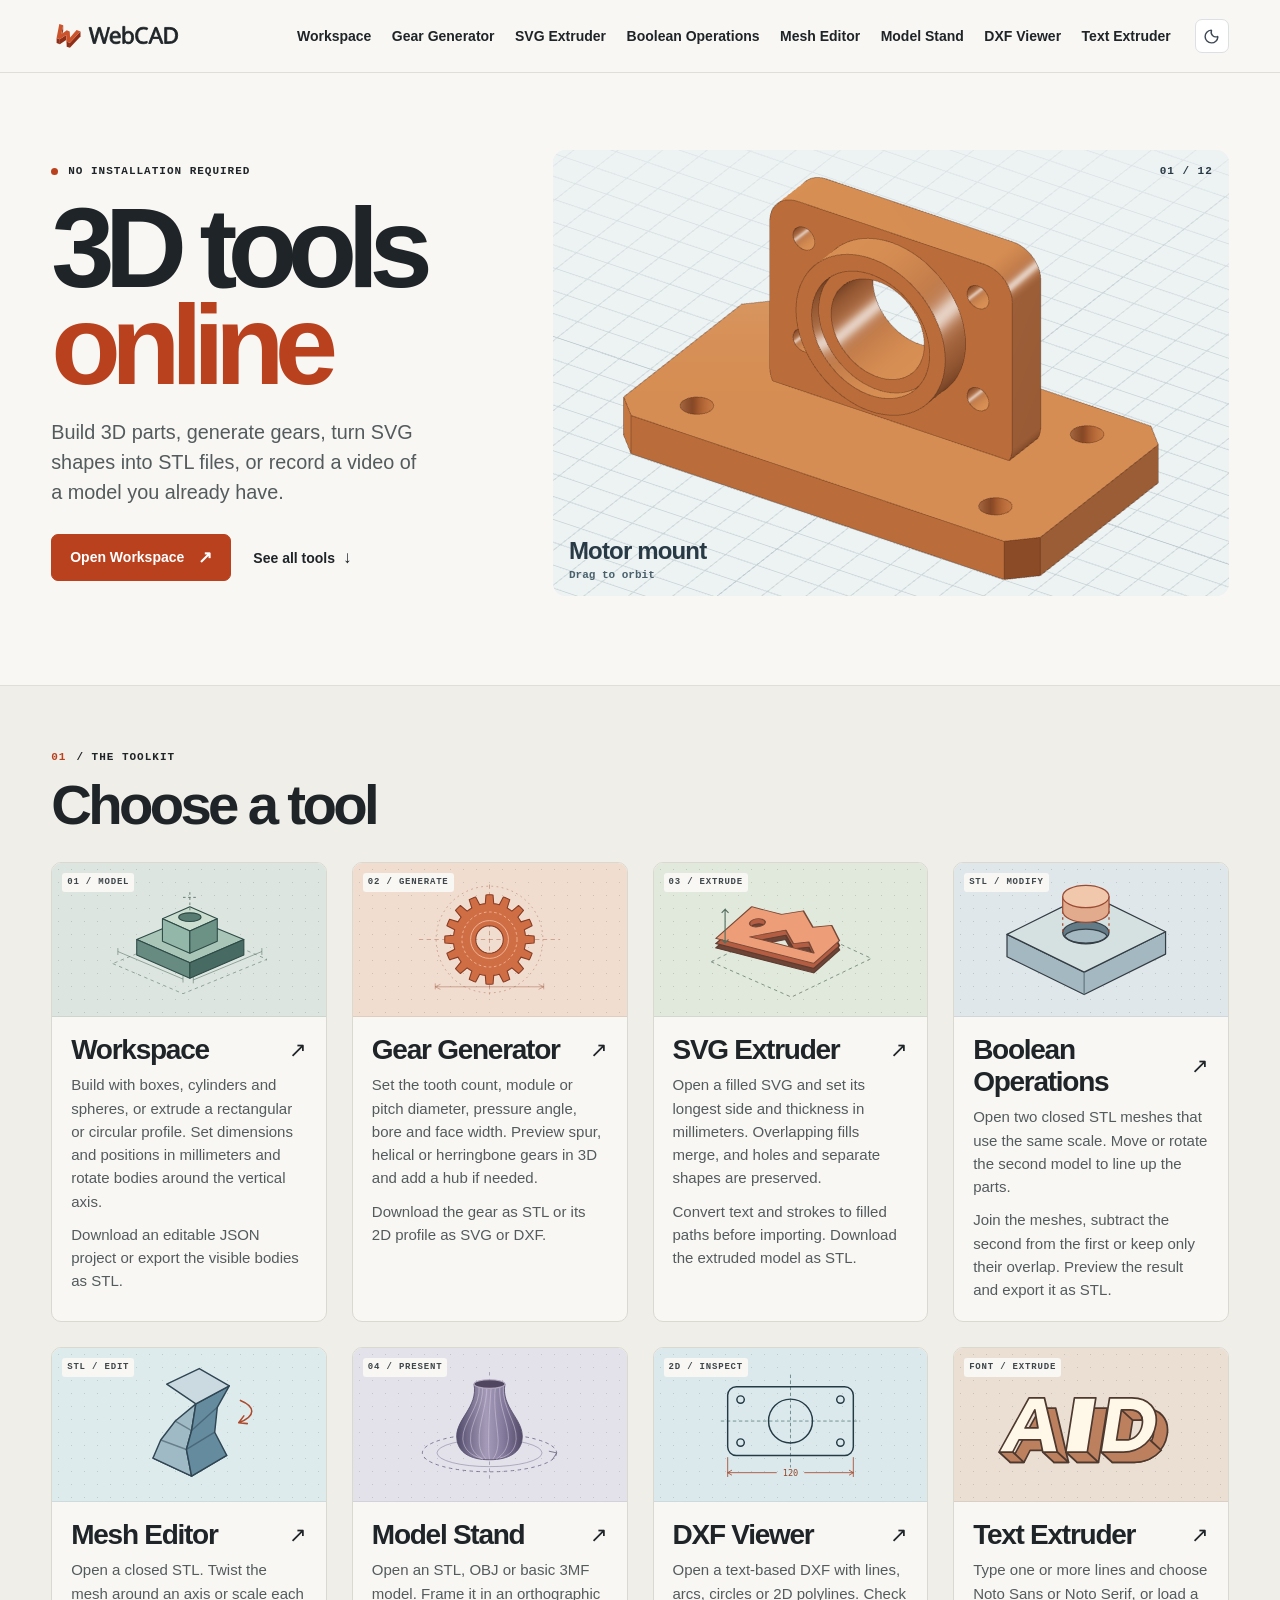
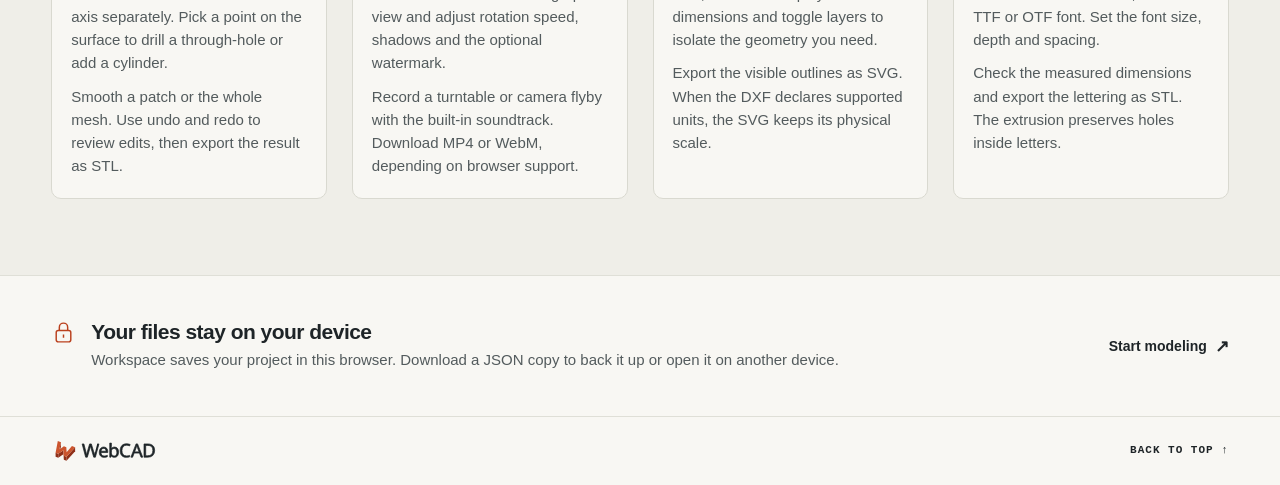
==== index.html @ 69e8c609 "Publish WebCAD 92ecaf43152d" ====
<!doctype html>
<html lang="en">
  <head>
    <meta charset="UTF-8" />
    <meta name="viewport" content="width=device-width, initial-scale=1.0" />
    <meta name="theme-color" content="#f8f7f3" />
    <script src="/assets/theme-init.js"></script>
    <meta name="description" content="Build 3D parts, generate gears, turn SVG shapes into STL files and record videos of 3D models in your browser." />
    <title>WebCAD · Browser-based 3D tools</title>
    <link rel="icon" type="image/svg+xml" href="/assets/webcad-mark-q6V_46RK.svg" />
    <script>
      // Vite's preview falls back here for slashless directory URLs.
      const { pathname, search, hash } = window.location;
      if (["/mesh-editor", "/workspace", "/gear-generator", "/boolean-operations", "/svg-extruder", "/model-stand", "/dxf-viewer", "/text-extruder"].includes(pathname)) {
        window.location.replace(pathname + "/" + search + hash);
      }
    </script>
    <script type="module" crossorigin src="/assets/landing-qA8zJDGf.js"></script>
    <link rel="modulepreload" crossorigin href="/assets/theme-w4nisitE.js">
    <link rel="modulepreload" crossorigin href="/assets/preload-helper-BXl3LOEh.js">
    <link rel="stylesheet" crossorigin href="/assets/theme-Djt3TLjD.css">
    <link rel="stylesheet" crossorigin href="/assets/landing-CcNHyN2X.css">
  </head>
  <body id="top">
    <a class="skip-link" href="#main">Skip to content</a>
    <header class="site-header">
      <div class="container header-inner">
        <a class="wordmark" href="/" aria-label="WebCAD home">
          <img src="/assets/webcad-logo-mOBmCley.svg" width="132" height="34" alt="" />
        </a>
        <nav aria-label="WebCAD tools">
          <a href="/workspace/">Workspace</a>
          <a href="/gear-generator/">Gear Generator</a>
          <a href="/svg-extruder/">SVG Extruder</a>
          <a href="/boolean-operations/">Boolean Operations</a>
          <a href="/mesh-editor/">Mesh Editor</a>
          <a href="/model-stand/">Model Stand</a>
          <a href="/dxf-viewer/">DXF Viewer</a>
          <a href="/text-extruder/">Text Extruder</a>
        </nav>
        <button type="button" class="theme-toggle" aria-label="Dark theme" title="Dark theme" aria-pressed="false"></button>
      </div>
    </header>

    <main id="main" tabindex="-1">
      <section class="hero container" aria-labelledby="hero-title">
        <div class="hero-content">
          <p class="eyebrow"><span class="status-dot"></span> No installation required</p>
          <h1 id="hero-title">3D tools<br /><span>online</span></h1>
          <p class="hero-description">Build 3D parts, generate gears, turn SVG shapes into STL files, or record a video of a model you already have.</p>
          <div class="hero-actions">
            <a class="button button-primary" href="/workspace/">Open Workspace <span aria-hidden="true">↗</span></a>
            <a class="text-link" href="#tools">See all tools <span aria-hidden="true">↓</span></a>
          </div>
        </div>
        <figure class="hero-demo" id="modeling-demo">
          <div class="modeling-stage">
            <img src="/assets/motor-mount-preview-ZVkj_oed.webp" alt="Isometric view of a motor mounting bracket with a stepped bore and mounting holes" width="1216" height="803" />
            <canvas tabindex="0" aria-label="Interactive 3D model" aria-keyshortcuts="Space PageUp PageDown ArrowUp ArrowDown ArrowLeft ArrowRight" aria-describedby="hero-demo-controls hero-demo-steps"></canvas>
            <span class="modeling-count mono" data-model-count>01 / 12</span>
            <div class="modeling-step">
              <span data-model-title>Motor mount</span>
              <span data-model-detail>Drag to orbit</span>
            </div>
          </div>
          <figcaption class="sr-only">
            <span id="hero-demo-controls">Drag or use the arrow keys to orbit. Click, tap, or press Space to play or pause. Press Page Up or Page Down to change steps.</span>
            <span id="hero-demo-steps">A sketch becomes the mounting plate and upright. Circles drawn on their faces become a boss, a bore, a recess, and a mirrored pattern of holes with equal diameters. The last steps chamfer the base, round the upright, and increase the base width.</span>
          </figcaption>
        </figure>
      </section>

      <section class="tool-section" id="tools" aria-labelledby="tools-title">
        <div class="container">
          <div class="section-heading">
            <p class="eyebrow"><span class="section-index">01</span> / The toolkit</p>
            <h2 id="tools-title">Choose a tool</h2>
          </div>
          <div class="tool-grid">
            <article class="tool">
              <a class="tool-link" href="/workspace/" aria-labelledby="workspace-name" aria-describedby="workspace-description">
                <div class="tool-art tool-art-workspace">
                  <span class="tool-number mono" aria-hidden="true">01 / MODEL</span>
                  <img src="data:image/svg+xml,%3csvg%20xmlns='http://www.w3.org/2000/svg'%20viewBox='0%200%20280%20150'%3e%3cg%20fill='none'%20stroke='%23546f66'%20stroke-opacity='.65'%3e%3cpath%20d='m51%20103%2082%2035%2098-40-82-35Z'%20stroke-dasharray='4%204'/%3e%3cpath%20d='m57%2089%2076%2032m-76-36v8m76%2024v8m12-3%2080-33m-80%2029v8m80-41v8'/%3e%3c/g%3e%3cg%20stroke='%232d4a45'%20stroke-width='1.25'%20stroke-linejoin='round'%3e%3cpath%20d='m79%2075%2062-26%2063%2026-63%2027Z'%20fill='%23a8c5b7'/%3e%3cpath%20d='m79%2075%2062%2027v18L79%2093Z'%20fill='%23688b81'/%3e%3cpath%20d='m141%20102%2063-27v18l-63%2027Z'%20fill='%23476a62'/%3e%3cpath%20d='m109%2051%2032-14%2032%2014-32%2014Z'%20fill='%23cbded0'/%3e%3cpath%20d='m109%2051%2032%2014v26l-32-14Z'%20fill='%2393b7a8'/%3e%3cpath%20d='m141%2065%2032-14v26l-32%2014Z'%20fill='%236c9286'/%3e%3cellipse%20cx='141'%20cy='49'%20rx='13'%20ry='5'%20fill='%23587c71'/%3e%3c/g%3e%3cpath%20d='M141%2020v22m-8-16h16'%20fill='none'%20stroke='%23546f66'%20stroke-dasharray='3%203'/%3e%3c/svg%3e" alt="" width="280" height="150" />
                </div>
                <div class="tool-body">
                  <div class="tool-title"><h3 id="workspace-name">Workspace</h3><span class="tool-arrow" aria-hidden="true">↗</span></div>
                  <p id="workspace-description">Build with boxes, cylinders and spheres, or extrude a rectangular or circular profile. Set dimensions and positions in millimeters and rotate bodies around the vertical axis.</p>
                  <p>Download an editable JSON project or export the visible bodies as STL.</p>
                </div>
              </a>
            </article>
            <article class="tool">
              <a class="tool-link" href="/gear-generator/" aria-labelledby="gear-name" aria-describedby="gear-description">
                <div class="tool-art tool-art-gear">
                  <span class="tool-number mono" aria-hidden="true">02 / GENERATE</span>
                  <img src="data:image/svg+xml,%3csvg%20xmlns='http://www.w3.org/2000/svg'%20viewBox='0%200%20280%20150'%3e%3cg%20fill='none'%20stroke='%23a66349'%20stroke-opacity='.55'%3e%3ccircle%20cx='140'%20cy='75'%20r='62'%20stroke-dasharray='2%204'/%3e%3cpath%20d='M58%2075h164m-82-64v128'%20stroke-dasharray='5%204'/%3e%3cpath%20d='M77%20126v7m126-7v7m-126-3h126m-126%200%206-3m-6%203%206%203m120-3-6-3m6%203-6%203'/%3e%3c/g%3e%3cpath%20d='M181.2%2066.8%20181.7%2070.1%20191.8%2070.9%20192%2073%20192%2077%20191.8%2079.1%20181.7%2079.9%20181.2%2083.2%20180.4%2086.4%20189.5%2091.1%20188.8%2093%20187.2%2096.8%20186.3%2098.6%20176.6%2095.5%20174.9%2098.3%20173%20101%20179.5%20108.8%20178.2%20110.3%20175.3%20113.2%20173.8%20114.5%20166%20108%20163.3%20109.9%20160.5%20111.6%20163.6%20121.3%20161.8%20122.2%20158%20123.8%20156.1%20124.5%20151.4%20115.4%20148.2%20116.2%20144.9%20116.7%20144.1%20126.8%20142%20127%20138%20127%20135.9%20126.8%20135.1%20116.7%20131.8%20116.2%20128.6%20115.4%20123.9%20124.5%20122%20123.8%20118.2%20122.2%20116.4%20121.3%20119.5%20111.6%20116.7%20109.9%20114%20108%20106.2%20114.5%20104.7%20113.2%20101.8%20110.3%20100.5%20108.8%20107%20101%20105.1%2098.3%20103.4%2095.5%2093.7%2098.6%2092.8%2096.8%2091.2%2093%2090.5%2091.1%2099.6%2086.4%2098.8%2083.2%2098.3%2079.9%2088.2%2079.1%2088%2077%2088%2073%2088.2%2070.9%2098.3%2070.1%2098.8%2066.8%2099.6%2063.6%2090.5%2058.9%2091.2%2057%2092.8%2053.2%2093.7%2051.4%20103.4%2054.5%20105.1%2051.7%20107%2049%20100.5%2041.2%20101.8%2039.7%20104.7%2036.8%20106.2%2035.5%20114%2042%20116.7%2040.1%20119.5%2038.4%20116.4%2028.7%20118.2%2027.8%20122%2026.2%20123.9%2025.5%20128.6%2034.6%20131.8%2033.8%20135.1%2033.3%20135.9%2023.2%20138%2023%20142%2023%20144.1%2023.2%20144.9%2033.3%20148.2%2033.8%20151.4%2034.6%20156.1%2025.5%20158%2026.2%20161.8%2027.8%20163.6%2028.7%20160.5%2038.4%20163.3%2040.1%20166%2042%20173.8%2035.5%20175.3%2036.8%20178.2%2039.7%20179.5%2041.2%20173%2049%20174.9%2051.7%20176.6%2054.5%20186.3%2051.4%20187.2%2053.2%20188.8%2057%20189.5%2058.9%20180.4%2063.6ZM156%2075%20155.7%2078.1%20154.8%2081.1%20153.3%2083.9%20151.3%2086.3%20148.9%2088.3%20146.1%2089.8%20143.1%2090.7%20140%2091%20136.9%2090.7%20133.9%2089.8%20131.1%2088.3%20128.7%2086.3%20126.7%2083.9%20125.2%2081.1%20124.3%2078.1%20124%2075%20124.3%2071.9%20125.2%2068.9%20126.7%2066.1%20128.7%2063.7%20131.1%2061.7%20133.9%2060.2%20136.9%2059.3%20140%2059%20143.1%2059.3%20146.1%2060.2%20148.9%2061.7%20151.3%2063.7%20153.3%2066.1%20154.8%2068.9%20155.7%2071.9Z'%20fill='%23cf6e44'%20fill-rule='evenodd'%20stroke='%23883c24'%20stroke-width='1.25'%20stroke-linejoin='round'/%3e%3ccircle%20cx='140'%20cy='75'%20r='32'%20fill='none'%20stroke='%23f4bc9c'%20stroke-width='1'%20stroke-dasharray='3%203'/%3e%3ccircle%20cx='140'%20cy='75'%20r='22'%20fill='none'%20stroke='%23f4bc9c'%20stroke-width='1'/%3e%3c/svg%3e" alt="" width="280" height="150" />
                </div>
                <div class="tool-body">
                  <div class="tool-title"><h3 id="gear-name">Gear Generator</h3><span class="tool-arrow" aria-hidden="true">↗</span></div>
                  <p id="gear-description">Set the tooth count, module or pitch diameter, pressure angle, bore and face width. Preview spur, helical or herringbone gears in 3D and add a hub if needed.</p>
                  <p>Download the gear as STL or its 2D profile as SVG or DXF.</p>
                </div>
              </a>
            </article>
            <article class="tool">
              <a class="tool-link" href="/svg-extruder/" aria-labelledby="svg-name" aria-describedby="svg-description">
                <div class="tool-art tool-art-svg">
                  <span class="tool-number mono" aria-hidden="true">03 / EXTRUDE</span>
                  <img src="data:image/svg+xml,%3csvg%20xmlns='http://www.w3.org/2000/svg'%20viewBox='0%200%20280%20150'%3e%3cdefs%3e%3cpath%20id='tag'%20fill-rule='evenodd'%20d='M0%2018h37L54%203l27%2023%2016-11%2024%2022v48H0zM23%2034a8%208%200%201%200%200%2016%208%208%200%200%200%200-16zm8%2034%2027-26%2022%2019%2013-9%2017%2016z'/%3e%3c/defs%3e%3cpath%20d='M48%20101%20141%2054l93%2043-93%2045Z'%20fill='none'%20stroke='%2370857a'%20stroke-dasharray='4%204'/%3e%3cg%20stroke-linejoin='round'%3e%3cuse%20href='%23tag'%20transform='matrix(.94%20.24%20-.62%20.55%20106%2038)'%20fill='%236d4436'%20stroke='%235f3c30'%20stroke-width='2'/%3e%3cuse%20href='%23tag'%20transform='matrix(.94%20.24%20-.62%20.55%20106%2033)'%20fill='%23b45d42'%20stroke='%235f3c30'%20stroke-width='2'/%3e%3cuse%20href='%23tag'%20transform='matrix(.94%20.24%20-.62%20.55%20106%2027)'%20fill='%23ed9d77'%20stroke='%23794937'%20stroke-width='1.6'/%3e%3c/g%3e%3cpath%20d='M64%2040v22m-4-18%204-4%204%204m-4%2014v21m-4-4%204%204%204-4'%20fill='none'%20stroke='%23536d5f'%20stroke-width='1.3'/%3e%3c/svg%3e" alt="" width="280" height="150" />
                </div>
                <div class="tool-body">
                  <div class="tool-title"><h3 id="svg-name">SVG Extruder</h3><span class="tool-arrow" aria-hidden="true">↗</span></div>
                  <p id="svg-description">Open a filled SVG and set its longest side and thickness in millimeters. Overlapping fills merge, and holes and separate shapes are preserved.</p>
                  <p>Convert text and strokes to filled paths before importing. Download the extruded model as STL.</p>
                </div>
              </a>
            </article>
            <article class="tool">
              <a class="tool-link" href="/boolean-operations/" aria-labelledby="boolean-name" aria-describedby="boolean-description">
                <div class="tool-art tool-art-boolean">
                  <span class="tool-number mono" aria-hidden="true">STL / MODIFY</span>
                  <img src="data:image/svg+xml,%3csvg%20xmlns='http://www.w3.org/2000/svg'%20viewBox='0%200%20280%20150'%20width='280'%20height='150'%20fill='none'%3e%3cg%20stroke='%23343d44'%20stroke-width='1.45'%20stroke-linejoin='round'%3e%3cpath%20fill='%23a3b8c0'%20d='m42%2069%2090%2044%2095-47v26l-95%2047-90-44z'/%3e%3cpath%20fill='%23d5e0e1'%20d='m42%2069%2095-47%2090%2044-95%2047z'/%3e%3cpath%20stroke='%23647982'%20d='M132%20113v26'/%3e%3cellipse%20cx='134'%20cy='67'%20rx='27'%20ry='13'%20fill='%23637a87'/%3e%3cpath%20fill='%23a3b8c0'%20d='M109%2071a27%2013%200%200%201%2050%200%2027%2013%200%200%201-50%200Z'/%3e%3cpath%20stroke='%23a9482b'%20stroke-dasharray='3%204'%20d='M107%2035v31m54-31v31'/%3e%3cpath%20fill='%23e2ab8d'%20stroke='%239a4b33'%20d='M107%2025v17a27%2013%200%200%200%2054%200V25Z'/%3e%3cellipse%20cx='134'%20cy='25'%20rx='27'%20ry='13'%20fill='%23f1c8ac'%20stroke='%239a4b33'/%3e%3c/g%3e%3c/svg%3e" alt="" width="280" height="150" />
                </div>
                <div class="tool-body">
                  <div class="tool-title"><h3 id="boolean-name">Boolean Operations</h3><span class="tool-arrow" aria-hidden="true">↗</span></div>
                  <p id="boolean-description">Open two closed STL meshes that use the same scale. Move or rotate the second model to line up the parts.</p>
                  <p>Join the meshes, subtract the second from the first or keep only their overlap. Preview the result and export it as STL.</p>
                </div>
              </a>
            </article>
            <article class="tool">
              <a class="tool-link" href="/mesh-editor/" aria-labelledby="mesh-editor-name" aria-describedby="mesh-editor-description">
                <div class="tool-art tool-art-mesh">
                  <span class="tool-number mono" aria-hidden="true">STL / EDIT</span>
                  <img src="data:image/svg+xml,%3csvg%20xmlns='http://www.w3.org/2000/svg'%20viewBox='0%200%20280%20150'%3e%3cg%20transform='translate(90%2010)'%20stroke='%23304654'%20stroke-width='1.7'%20stroke-linejoin='round'%3e%3cpath%20fill='%237b9bab'%20d='M8%20104%2048%2082%2094%20101%2053%20125Z'/%3e%3cpath%20fill='%23a0bac5'%20d='M8%20104%2017%2083%2034%2061%2058%2041%2053%2072%2047%2094%2053%20125Z'/%3e%3cpath%20fill='%23648b9e'%20d='M53%20125%2047%2094%2053%2072%2058%2041%2097%2020%2083%2045%2080%2074%2094%20101Z'/%3e%3cpath%20fill='%23cadae0'%20d='M58%2041%2024%2018%2062%200%2097%2020Z'/%3e%3cpath%20fill='none'%20opacity='.5'%20d='M17%2083%2047%2094%2080%2074M34%2061%2053%2072%2083%2045'/%3e%3c/g%3e%3cpath%20fill='none'%20stroke='%23ad492c'%20stroke-width='1.8'%20stroke-linecap='round'%20stroke-linejoin='round'%20d='M200%2047c17%207%2019%2018-2%2026m0%200%206-8m-6%208%2010%201'/%3e%3c/svg%3e" alt="" width="280" height="150" />
                </div>
                <div class="tool-body">
                  <div class="tool-title"><h3 id="mesh-editor-name">Mesh Editor</h3><span class="tool-arrow" aria-hidden="true">↗</span></div>
                  <p id="mesh-editor-description">Open a closed STL. Twist the mesh around an axis or scale each axis separately. Pick a point on the surface to drill a through-hole or add a cylinder.</p>
                  <p>Smooth a patch or the whole mesh. Use undo and redo to review edits, then export the result as STL.</p>
                </div>
              </a>
            </article>
            <article class="tool">
              <a class="tool-link" href="/model-stand/" aria-labelledby="stand-name" aria-describedby="stand-description">
                <div class="tool-art tool-art-stand">
                  <span class="tool-number mono" aria-hidden="true">04 / PRESENT</span>
                  <img src="data:image/svg+xml,%3csvg%20xmlns='http://www.w3.org/2000/svg'%20viewBox='0%200%20280%20150'%3e%3cdefs%3e%3clinearGradient%20id='vase'%3e%3cstop%20stop-color='%23514b69'/%3e%3cstop%20offset='.45'%20stop-color='%23a59bb9'/%3e%3cstop%20offset='.69'%20stop-color='%23877d9e'/%3e%3cstop%20offset='1'%20stop-color='%23534969'/%3e%3c/linearGradient%3e%3c/defs%3e%3cg%20fill='none'%20stroke='%23726a88'%3e%3cellipse%20cx='140'%20cy='108'%20rx='78'%20ry='22'%20stroke-dasharray='4%204'/%3e%3cellipse%20cx='140'%20cy='108'%20rx='61'%20ry='16'%20opacity='.55'/%3e%3cpath%20d='M140%2014v124'%20stroke-dasharray='4%204'%20opacity='.6'/%3e%3cpath%20d='m213%20116%205-8-9-2'/%3e%3c/g%3e%3cpath%20d='M122%2028c5%2027-22%2041-20%2063%201%2016%2015%2025%2038%2025s37-9%2038-25c2-22-25-36-20-63Z'%20fill='url(%23vase)'%20stroke='%23574e6e'/%3e%3cg%20fill='none'%20stroke='%23d2c8df'%20stroke-opacity='.64'%3e%3cpath%20d='M128%2030c2%2024-20%2043-19%2062%201%2012%209%2019%2023%2023m0-85c1%2027-15%2042-14%2063%200%2010%205%2017%2014%2022m5-85c0%2024-10%2044-9%2063%200%2010%203%2017%208%2022m6-85c-2%2028-3%2043-3%2063%200%2010%200%2017%201%2022m7-85c-3%2024%202%2044%203%2063%200%2010-2%2017-6%2022m8-85c-2%2023%2010%2042%2010%2061-1%2012-6%2019-14%2024m8-85c-2%2024%2016%2043%2015%2062-1%2012-7%2019-19%2022'/%3e%3c/g%3e%3cellipse%20cx='140'%20cy='28'%20rx='18'%20ry='5'%20fill='%2351465f'%20stroke='%23b3a9c1'%20stroke-width='1.25'/%3e%3c/svg%3e" alt="" width="280" height="150" />
                </div>
                <div class="tool-body">
                  <div class="tool-title"><h3 id="stand-name">Model Stand</h3><span class="tool-arrow" aria-hidden="true">↗</span></div>
                  <p id="stand-description">Open an STL, OBJ or basic 3MF model. Frame it in an orthographic view and adjust rotation speed, shadows and the optional watermark.</p>
                  <p>Record a turntable or camera flyby with the built-in soundtrack. Download MP4 or WebM, depending on browser support.</p>
                </div>
              </a>
            </article>
            <article class="tool">
              <a class="tool-link" href="/dxf-viewer/" aria-labelledby="dxf-name" aria-describedby="dxf-description">
                <div class="tool-art tool-art-dxf">
                  <span class="tool-number mono" aria-hidden="true">2D / INSPECT</span>
                  <img src="[data-uri]" alt="" width="280" height="150" />
                </div>
                <div class="tool-body">
                  <div class="tool-title"><h3 id="dxf-name">DXF Viewer</h3><span class="tool-arrow" aria-hidden="true">↗</span></div>
                  <p id="dxf-description">Open a text-based DXF with lines, arcs, circles or 2D polylines. Check dimensions and toggle layers to isolate the geometry you need.</p>
                  <p>Export the visible outlines as SVG. When the DXF declares supported units, the SVG keeps its physical scale.</p>
                </div>
              </a>
            </article>
            <article class="tool">
              <a class="tool-link" href="/text-extruder/" aria-labelledby="text-name" aria-describedby="text-description">
                <div class="tool-art tool-art-text">
                  <span class="tool-number mono" aria-hidden="true">FONT / EXTRUDE</span>
                  <img src="data:image/svg+xml,%3csvg%20xmlns='http://www.w3.org/2000/svg'%20viewBox='0%200%20280%20150'%20fill='none'%3e%3cdefs%3e%3cpath%20id='letters'%20fill-rule='evenodd'%20d='M41%20103%2066%2040h18l25%2063H92l-5-14H62l-5%2014H41Zm26-28h15l-7-21-8%2021Zm52-35h25v63h-25V40Zm41%200h26c20%200%2033%2013%2033%2031s-13%2032-33%2032h-26V40Zm16%2014v35h10c10%200%2017-7%2017-18s-7-17-17-17h-10Z'/%3e%3c/defs%3e%3cg%20transform='translate(8%204)%20skewX(-9)'%3e%3cuse%20href='%23letters'%20transform='translate(15%2012)'%20fill='%23bd805f'%20stroke='%234e392f'%20stroke-width='2'%20stroke-linejoin='round'/%3e%3cpath%20d='m41%20103%2015%2012h16l-15-12m52%200%2015%2012h-17l-15-12m27%200%2015%2012h25l-15-12m16%200%2015%2012h26c13%200%2023-6%2029-14l-15-12m-39-35%2015%2012h10'%20fill='%23bd805f'%20stroke='%234e392f'%20stroke-width='2'%20stroke-linejoin='round'/%3e%3cuse%20href='%23letters'%20fill='%23fff7e8'%20stroke='%234e392f'%20stroke-width='2'%20stroke-linejoin='round'/%3e%3c/g%3e%3c/svg%3e" alt="" width="280" height="150" />
                </div>
                <div class="tool-body">
                  <div class="tool-title"><h3 id="text-name">Text Extruder</h3><span class="tool-arrow" aria-hidden="true">↗</span></div>
                  <p id="text-description">Type one or more lines and choose Noto Sans or Noto Serif, or load a TTF or OTF font. Set the font size, depth and spacing.</p>
                  <p>Check the measured dimensions and export the lettering as STL. The extrusion preserves holes inside letters.</p>
                </div>
              </a>
            </article>
          </div>
        </div>
      </section>

      <section class="local-section container" aria-labelledby="local-title">
        <div class="local-note">
          <svg class="local-icon" viewBox="0 0 24 24" fill="none" stroke="currentColor" stroke-width="1.4" aria-hidden="true"><rect x="5" y="10" width="14" height="11" rx="2"/><path d="M8 10V7a4 4 0 0 1 8 0v3m-4 4v3"/></svg>
          <div>
            <h2 id="local-title">Your files stay on your device</h2>
            <p>Workspace saves your project in this browser. Download a JSON copy to back it up or open it on another device.</p>
          </div>
        </div>
        <a class="text-link" href="/workspace/">Start modeling <span aria-hidden="true">↗</span></a>
      </section>
    </main>

    <footer class="site-footer">
      <div class="container footer-inner">
        <a class="wordmark" href="/" aria-label="WebCAD home">
          <img src="/assets/webcad-logo-mOBmCley.svg" width="108" height="28" alt="" />
        </a>
        <a class="mono footer-top" href="#top">Back to top <span aria-hidden="true">↑</span></a>
      </div>
    </footer>
  </body>
</html>
---- assets/theme-Djt3TLjD.css ----
:root{color-scheme:light}:root[data-theme=dark]{color-scheme:dark;--theme-page: #191d23;--theme-surface: #21262e;--theme-inset: #282e38;--theme-hover: #323a46;--theme-stage: #242a33;--theme-border: #3d4653;--theme-border-strong: #566170;--theme-text: #edf0f4;--theme-secondary: #c9d0da;--theme-muted: #a8b3c1;--theme-accent: #f2a37e;--theme-accent-surface: #473129;--theme-accent-border: #825743;--theme-action: #a74728;--theme-action-hover: #923b20;--theme-error: #ffb4a1;--theme-error-surface: #482e2d;--theme-success: #9ad2ba;--theme-success-surface: #263d38;--theme-info: #a5caff;--theme-info-surface: #24354c;--theme-info-border: #526b8b;--theme-overlay: #21262ef0;--theme-backdrop: #090c12a8;color:var(--theme-text);background:var(--theme-page)}.theme-toggle{display:grid;place-items:center;flex:none;width:34px;height:34px;padding:0;border:1px solid var(--theme-border, #dce0e5);border-radius:7px;background:var(--theme-surface, #fff);color:var(--theme-secondary, #3e4855);cursor:pointer}.theme-toggle:hover{background:var(--theme-hover, #f0f2f4)}.theme-toggle:focus-visible{outline:2px solid var(--theme-accent, #b95932);outline-offset:2px}.theme-toggle:before{content:"";width:17px;height:17px;background:currentColor;-webkit-mask:url("data:image/svg+xml,%3Csvg xmlns='http://www.w3.org/2000/svg' viewBox='0 0 24 24' fill='none' stroke='black' stroke-width='2' stroke-linecap='round' stroke-linejoin='round'%3E%3Cpath d='M20.985 12.486a9 9 0 1 1-9.473-9.472c.405-.022.617.46.402.803a6.5 6.5 0 0 0 8.268 8.268c.344-.215.825-.004.803.401'/%3E%3C/svg%3E") center / contain no-repeat;mask:url("data:image/svg+xml,%3Csvg xmlns='http://www.w3.org/2000/svg' viewBox='0 0 24 24' fill='none' stroke='black' stroke-width='2' stroke-linecap='round' stroke-linejoin='round'%3E%3Cpath d='M20.985 12.486a9 9 0 1 1-9.473-9.472c.405-.022.617.46.402.803a6.5 6.5 0 0 0 8.268 8.268c.344-.215.825-.004.803.401'/%3E%3C/svg%3E") center / contain no-repeat}:root[data-theme=dark] .theme-toggle:before{-webkit-mask-image:url("data:image/svg+xml,%3Csvg xmlns='http://www.w3.org/2000/svg' viewBox='0 0 24 24' fill='none' stroke='black' stroke-width='2' stroke-linecap='round'%3E%3Ccircle cx='12' cy='12' r='4'/%3E%3Cpath d='M12 2v2m0 16v2M2 12h2m16 0h2M4.93 4.93l1.42 1.42m11.3 11.3 1.42 1.42m0-14.14-1.42 1.42m-11.3 11.3-1.42 1.42'/%3E%3C/svg%3E");mask-image:url("data:image/svg+xml,%3Csvg xmlns='http://www.w3.org/2000/svg' viewBox='0 0 24 24' fill='none' stroke='black' stroke-width='2' stroke-linecap='round'%3E%3Ccircle cx='12' cy='12' r='4'/%3E%3Cpath d='M12 2v2m0 16v2M2 12h2m16 0h2M4.93 4.93l1.42 1.42m11.3 11.3 1.42 1.42m0-14.14-1.42 1.42m-11.3 11.3-1.42 1.42'/%3E%3C/svg%3E")}
---- assets/landing-CcNHyN2X.css ----
:root{--paper: var(--theme-page, #f8f7f3);--ink: var(--theme-text, #1e2427);--muted: var(--theme-muted, #535b5d);--line: var(--theme-border, #dfdfd7);--accent: var(--theme-accent, #ba411e);--mono: ui-monospace, "SFMono-Regular", Consolas, monospace;font-family:Helvetica Neue,Arial,sans-serif;background:var(--paper);color:var(--ink)}*,*:before,*:after{box-sizing:border-box}body,h1,h2,h3,p,figure{margin:0}a{color:inherit;text-decoration:none}img{display:block;max-width:100%;height:auto}a:focus-visible{outline:2px solid var(--accent);outline-offset:4px}.container{width:min(100% - clamp(32px,8vw,104px),1220px);margin-inline:auto}.mono,.eyebrow{font:600 11px/1.4 var(--mono);letter-spacing:.09em}.skip-link{position:absolute;z-index:2;top:12px;left:12px;padding:10px 14px;transform:translateY(-180%);background:var(--paper)}.skip-link:focus{transform:translateY(0)}.site-header{border-bottom:1px solid var(--line)}.header-inner,.footer-inner{display:flex;align-items:center;justify-content:space-between}.header-inner{min-height:72px;flex-wrap:wrap;gap:8px 24px;padding-block:12px}.header-inner nav{display:flex;flex:1;justify-content:flex-end;flex-wrap:wrap;gap:2px clamp(12px,1.6vw,24px)}@media(max-width:1050px){.header-inner nav{order:1;flex-basis:100%;justify-content:flex-start}}.header-inner nav a{display:flex;align-items:center;min-height:36px;font-size:14px;font-weight:650}.header-inner nav a:hover,.text-link:hover,.footer-top:hover{color:var(--accent)}.wordmark{display:inline-block}.button{display:inline-flex;align-items:center;justify-content:center;gap:14px;width:fit-content;padding:14px 18px;border:1px solid var(--ink);border-radius:7px;font-size:14px;font-weight:700;line-height:1.2;transition:background-color .18s,color .18s,border-color .18s}.button span{font-size:17px;line-height:1}.button-primary{border-color:var(--theme-action, var(--accent));color:#fff;background:var(--theme-action, var(--accent))}.button-primary:hover{border-color:var(--theme-action-hover, #953619);background:var(--theme-action-hover, #953619)}.hero{display:grid;grid-template-columns:minmax(0,4fr) minmax(0,6fr);align-items:center;gap:clamp(22px,4vw,58px);padding-block:clamp(40px,6vw,86px) clamp(52px,7vw,98px)}.eyebrow{display:flex;align-items:center;gap:10px;text-transform:uppercase}.status-dot{display:inline-block;width:7px;height:7px;border-radius:50%;background:var(--accent)}.hero h1{margin:21px 0 24px;font-size:clamp(76px,8.9vw,136px);font-weight:750;line-height:.85;letter-spacing:-.085em}.hero h1 span,.section-index{color:var(--accent)}.hero-description{max-width:34ch;color:var(--muted);font-size:clamp(17px,1.55vw,21px);line-height:1.5}.hero-actions{display:flex;align-items:center;flex-wrap:wrap;gap:16px 22px;margin-top:27px}.text-link{display:inline-flex;align-items:center;gap:8px;width:fit-content;font-size:14px;font-weight:700}.text-link span{font-size:17px}.hero-demo{overflow:hidden;border-radius:13px}.modeling-stage{position:relative;aspect-ratio:1040 / 686;background:#edf2f3;color:#283a45}.hero-demo[data-live] .modeling-stage{background:var(--theme-stage, #edf2f3);color:var(--theme-text, #283a45)}.modeling-stage img,.modeling-stage canvas{position:absolute;inset:0;width:100%;height:100%;object-fit:cover}.modeling-stage canvas{visibility:hidden;cursor:grab;touch-action:none}.modeling-stage canvas:focus-visible{outline:2px solid var(--theme-accent, #a24526);outline-offset:-3px}.hero-demo[data-live] canvas{visibility:visible}.hero-demo[data-live] .modeling-stage img{visibility:hidden}.modeling-stage[data-dragging] canvas{cursor:grabbing}.modeling-count,.modeling-step{position:absolute;pointer-events:none}.modeling-count{top:14px;right:16px;display:none}.modeling-step [data-model-detail]{visibility:hidden}.hero-demo[data-live] .modeling-count{display:block}.hero-demo[data-live] .modeling-step [data-model-detail]{visibility:visible}.modeling-step{bottom:12px;left:16px;right:16px;display:grid;gap:3px}.modeling-step [data-model-title]{font-size:clamp(15px,2.1vw,24px);font-weight:750;letter-spacing:-.035em}.modeling-step [data-model-detail]{color:var(--theme-muted, #4a616b);font:600 clamp(9px,1vw,11px)/1.4 var(--mono)}.sr-only{position:absolute;width:1px;height:1px;overflow:hidden;clip-path:inset(50%);white-space:nowrap}.tool-section{padding-block:clamp(38px,5vw,72px) clamp(42px,6vw,82px);border-block:1px solid var(--line);background:var(--theme-inset, #efeee8)}.section-heading{margin-bottom:28px}.section-heading h2{margin-top:9px;font-size:clamp(34px,4.4vw,59px);letter-spacing:-.065em;line-height:1.06}.tool-grid{display:grid;grid-template-columns:repeat(4,minmax(0,1fr));gap:clamp(12px,2vw,25px)}.tool-link{display:flex;flex-direction:column;height:100%;border:1px solid var(--theme-border, #d9d9d0);border-radius:10px;background:var(--paper);transition:border-color .18s}.tool-link:hover{border-color:var(--accent)}.tool-art{position:relative;display:grid;place-items:center;min-height:154px;overflow:hidden;border-bottom:1px solid #00000012;border-radius:9px 9px 0 0;background-image:radial-gradient(#1e24272a .8px,transparent .8px);background-size:13px 13px}.tool-art img{width:min(88%,280px)}.tool-art-workspace{background-color:#dde5e0}.tool-art-gear{background-color:#f0ddcf}.tool-art-svg{background-color:#e1e8dc}.tool-art-stand{background-color:#e3e2eb}.tool-art-text{background-color:#ebdfd4}.tool-art-mesh{background-color:#deebec}.tool-art-dxf{background-color:#dce9ec}.tool-art-boolean{background-color:#dfe7eb}.tool-number{position:absolute;top:10px;left:10px;padding:3px 5px;border-radius:3px;background:var(--paper);color:var(--theme-secondary, #3e474b);font-size:9px}.tool-body{padding:17px 19px 20px}.tool-title{display:flex;align-items:center;justify-content:space-between;gap:8px}.tool-title h3{font-size:clamp(20px,2.2vw,28px);letter-spacing:-.045em}.tool-arrow{font-size:21px}.tool-link:hover .tool-arrow{color:var(--accent)}.tool-body p{margin-top:7px;color:var(--muted);font-size:15px;line-height:1.55}.tool-body p+p{margin-top:10px}.local-section{display:flex;align-items:center;justify-content:space-between;gap:20px 32px;padding-block:44px}.local-note{display:flex;align-items:flex-start;gap:15px}.local-icon{width:25px;flex:none;color:var(--accent)}.local-note h2{font-size:21px;letter-spacing:-.025em}.local-note p{margin-top:5px;color:var(--muted);font-size:15px;line-height:1.5}.local-section .text-link{flex:none}.site-footer{border-top:1px solid var(--line)}.footer-inner{min-height:68px}.footer-top{padding-block:10px;text-transform:uppercase}@media(max-width:1050px){.tool-grid{grid-template-columns:repeat(2,minmax(0,1fr))}}@media(max-width:860px){.hero h1{font-size:clamp(65px,10vw,100px)}}@media(max-width:720px){.hero{grid-template-columns:1fr;gap:30px}.hero h1{font-size:clamp(73px,14vw,104px)}.hero-description{max-width:40ch}.tool-grid{grid-template-columns:1fr}.tool-link{display:grid;grid-template-columns:36% 1fr}.tool-art{min-height:132px;border-bottom:0;border-right:1px solid #00000012;border-radius:9px 0 0 9px}.tool-art img{width:100%}.tool-body{align-self:center;padding:13px 15px}.local-section{align-items:flex-start;flex-direction:column}.local-section .text-link{margin-left:40px}}@media(max-width:480px){.tool-link{display:flex}.tool-art{border-right:0;border-bottom:1px solid #00000012;border-radius:9px 9px 0 0}.tool-art img{width:min(78%,280px)}.tool-body{align-self:auto;padding:15px 16px 18px}}@media(prefers-reduced-motion:reduce){.button,.tool-link{transition:none}}
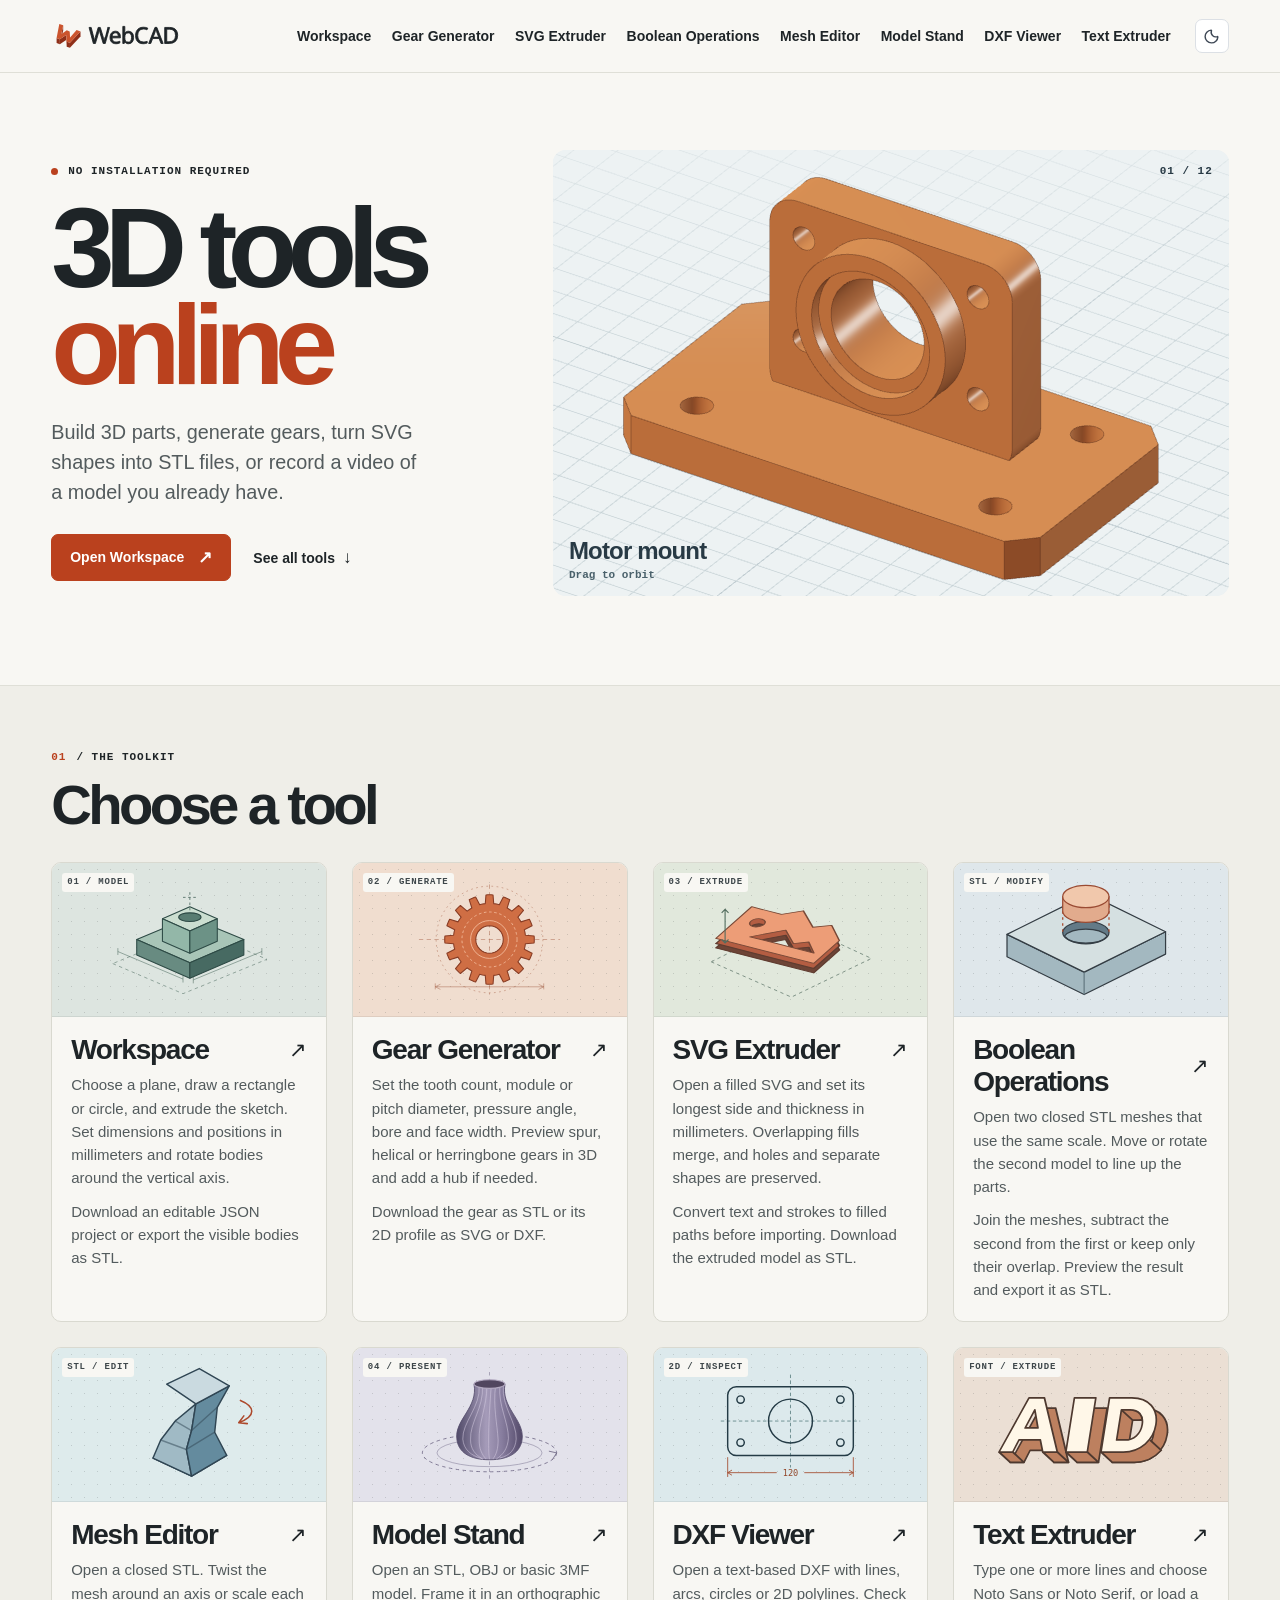
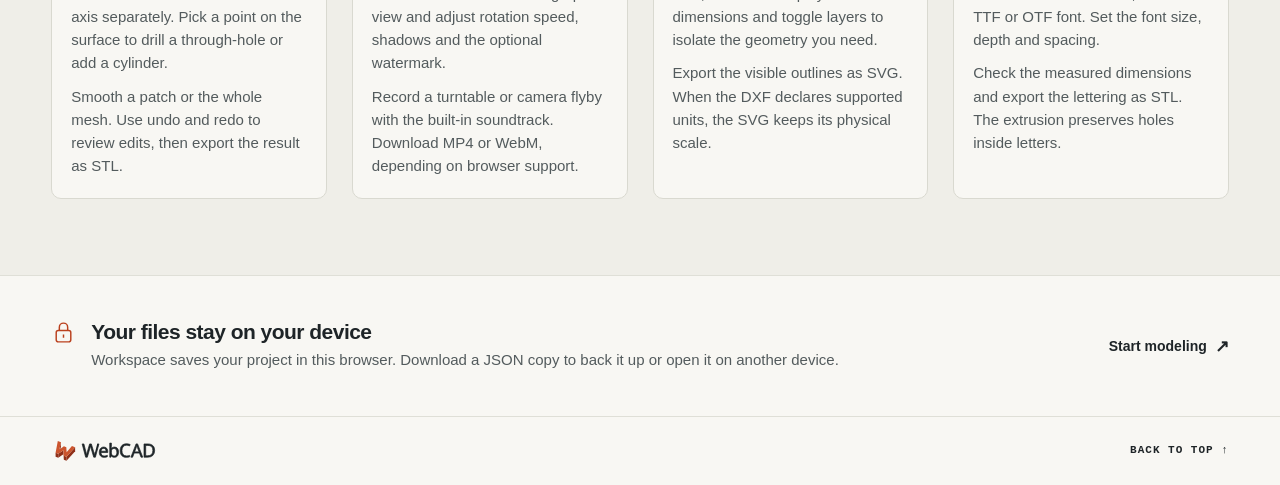
==== commit 4cbdfd96: "Publish WebCAD 7facfcf8c0d1" ====
--- a/index.html
+++ b/index.html
@@ -15,11 +15,11 @@
         window.location.replace(pathname + "/" + search + hash);
       }
     </script>
-    <script type="module" crossorigin src="/assets/landing-qA8zJDGf.js"></script>
+    <script type="module" crossorigin src="/assets/landing-CvfTPF_S.js"></script>
     <link rel="modulepreload" crossorigin href="/assets/theme-w4nisitE.js">
     <link rel="modulepreload" crossorigin href="/assets/preload-helper-BXl3LOEh.js">
     <link rel="stylesheet" crossorigin href="/assets/theme-Djt3TLjD.css">
-    <link rel="stylesheet" crossorigin href="/assets/landing-CcNHyN2X.css">
+    <link rel="stylesheet" crossorigin href="/assets/landing-K5INtnqZ.css">
   </head>
   <body id="top">
     <a class="skip-link" href="#main">Skip to content</a>
@@ -57,6 +57,20 @@
           <div class="modeling-stage">
             <img src="/assets/motor-mount-preview-ZVkj_oed.webp" alt="Isometric view of a motor mounting bracket with a stepped bore and mounting holes" width="1216" height="803" />
             <canvas tabindex="0" aria-label="Interactive 3D model" aria-keyshortcuts="Space PageUp PageDown ArrowUp ArrowDown ArrowLeft ArrowRight" aria-describedby="hero-demo-controls hero-demo-steps"></canvas>
+            <div class="direct-edit modeling-control" aria-hidden="true" hidden>
+              <svg class="direct-edit-guide"><line></line><circle r="3"></circle></svg>
+              <div class="direct-edit-anchor">
+                <span class="direct-edit-handle">
+                  <svg width="18" height="18" viewBox="0 0 24 24" fill="none" stroke="currentColor" stroke-width="2" stroke-linecap="round" stroke-linejoin="round">
+                    <path d="m18 8 4 4-4 4M2 12h20M6 8l-4 4 4 4"></path>
+                  </svg>
+                </span>
+                <div class="direct-edit-field">
+                  <span class="modeling-control-label"></span>
+                  <div class="direct-edit-number"><input readonly tabindex="-1" /><span>mm</span></div>
+                </div>
+              </div>
+            </div>
             <span class="modeling-count mono" data-model-count>01 / 12</span>
             <div class="modeling-step">
               <span data-model-title>Motor mount</span>
@@ -85,7 +99,7 @@
                 </div>
                 <div class="tool-body">
                   <div class="tool-title"><h3 id="workspace-name">Workspace</h3><span class="tool-arrow" aria-hidden="true">↗</span></div>
-                  <p id="workspace-description">Build with boxes, cylinders and spheres, or extrude a rectangular or circular profile. Set dimensions and positions in millimeters and rotate bodies around the vertical axis.</p>
+                  <p id="workspace-description">Choose a plane, draw a rectangle or circle, and extrude the sketch. Set dimensions and positions in millimeters and rotate bodies around the vertical axis.</p>
                   <p>Download an editable JSON project or export the visible bodies as STL.</p>
                 </div>
               </a>
--- a/assets/landing-K5INtnqZ.css
+++ b/assets/landing-K5INtnqZ.css
@@ -0,0 +1 @@
+.direct-edit{--handle-color: #1765c8;--guide-color: var(--theme-info, #1765c8);position:absolute;inset:0;pointer-events:none}.direct-selection-count{position:absolute;top:16px;left:50%;transform:translate(-50%);padding:5px 9px;color:var(--theme-text, #313a47);background:var(--theme-overlay, #fffffff5);border:1px solid var(--theme-info-border, #adc9ec);border-radius:6px;pointer-events:none}.direct-edit-guide{width:100%;height:100%;stroke:var(--guide-color);stroke-width:1.5;fill:var(--guide-color)}.direct-edit-anchor{position:absolute}.direct-edit-handle{position:absolute;display:grid;place-items:center;width:32px;height:32px;transform:translate(-50%,-50%);color:#fff;background:var(--handle-color);border:1px solid #ffffffc0;border-radius:50%;box-shadow:0 2px 8px #152e5050;cursor:grab;pointer-events:auto;touch-action:none}.direct-edit-handle.dragging{cursor:grabbing}.direct-edit-field{position:absolute;left:24px;top:-16px;width:max-content;max-width:168px;padding:7px 8px;color:var(--theme-text, #313a47);background:var(--theme-overlay, #fffffff5);border:1px solid var(--theme-info-border, #adc9ec);border-radius:8px;box-shadow:0 3px 12px #152e501a;pointer-events:auto}.direct-edit-field.field-left{left:auto;right:24px}.direct-edit-field.field-above{top:auto;bottom:-16px}.direct-edit-field label{display:block;margin-bottom:4px;font-size:11px;font-weight:650}.direct-edit-number{display:flex;align-items:center;gap:6px;font-size:11px}.direct-edit-number input{width:66px;padding:4px 6px;background:var(--theme-inset, #f4f6fa);border:1px solid var(--theme-border, #dce2ea);border-radius:4px;font-size:13px;font-variant-numeric:tabular-nums}.direct-edit-number input[aria-invalid=true]{border-color:var(--theme-error, #b54527)}.direct-edit-number button{display:grid;place-items:center;padding:4px;color:var(--guide-color);background:var(--theme-info-surface, #e9f2ff);border-radius:4px}#direct-edit-hint,#direct-edit-error{margin-top:5px;color:var(--theme-secondary, #4c596a);font-size:10px;line-height:1.35}#direct-edit-error{color:var(--theme-error, #a9361d)}:root{--paper: var(--theme-page, #f8f7f3);--ink: var(--theme-text, #1e2427);--muted: var(--theme-muted, #535b5d);--line: var(--theme-border, #dfdfd7);--accent: var(--theme-accent, #ba411e);--mono: ui-monospace, "SFMono-Regular", Consolas, monospace;font-family:Helvetica Neue,Arial,sans-serif;background:var(--paper);color:var(--ink)}*,*:before,*:after{box-sizing:border-box}body,h1,h2,h3,p,figure{margin:0}a{color:inherit;text-decoration:none}img{display:block;max-width:100%;height:auto}a:focus-visible{outline:2px solid var(--accent);outline-offset:4px}.container{width:min(100% - clamp(32px,8vw,104px),1220px);margin-inline:auto}.mono,.eyebrow{font:600 11px/1.4 var(--mono);letter-spacing:.09em}.skip-link{position:absolute;z-index:2;top:12px;left:12px;padding:10px 14px;transform:translateY(-180%);background:var(--paper)}.skip-link:focus{transform:translateY(0)}.site-header{border-bottom:1px solid var(--line)}.header-inner,.footer-inner{display:flex;align-items:center;justify-content:space-between}.header-inner{min-height:72px;flex-wrap:wrap;gap:8px 24px;padding-block:12px}.header-inner nav{display:flex;flex:1;justify-content:flex-end;flex-wrap:wrap;gap:2px clamp(12px,1.6vw,24px)}@media(max-width:1050px){.header-inner nav{order:1;flex-basis:100%;justify-content:flex-start}}.header-inner nav a{display:flex;align-items:center;min-height:36px;font-size:14px;font-weight:650}.header-inner nav a:hover,.text-link:hover,.footer-top:hover{color:var(--accent)}.wordmark{display:inline-block}.button{display:inline-flex;align-items:center;justify-content:center;gap:14px;width:fit-content;padding:14px 18px;border:1px solid var(--ink);border-radius:7px;font-size:14px;font-weight:700;line-height:1.2;transition:background-color .18s,color .18s,border-color .18s}.button span{font-size:17px;line-height:1}.button-primary{border-color:var(--theme-action, var(--accent));color:#fff;background:var(--theme-action, var(--accent))}.button-primary:hover{border-color:var(--theme-action-hover, #953619);background:var(--theme-action-hover, #953619)}.hero{display:grid;grid-template-columns:minmax(0,4fr) minmax(0,6fr);align-items:center;gap:clamp(22px,4vw,58px);padding-block:clamp(40px,6vw,86px) clamp(52px,7vw,98px)}.eyebrow{display:flex;align-items:center;gap:10px;text-transform:uppercase}.status-dot{display:inline-block;width:7px;height:7px;border-radius:50%;background:var(--accent)}.hero h1{margin:21px 0 24px;font-size:clamp(76px,8.9vw,136px);font-weight:750;line-height:.85;letter-spacing:-.085em}.hero h1 span,.section-index{color:var(--accent)}.hero-description{max-width:34ch;color:var(--muted);font-size:clamp(17px,1.55vw,21px);line-height:1.5}.hero-actions{display:flex;align-items:center;flex-wrap:wrap;gap:16px 22px;margin-top:27px}.text-link{display:inline-flex;align-items:center;gap:8px;width:fit-content;font-size:14px;font-weight:700}.text-link span{font-size:17px}.hero-demo{overflow:hidden;border-radius:13px}.modeling-stage{position:relative;aspect-ratio:1040 / 686;background:#edf2f3;color:#283a45}.hero-demo[data-live] .modeling-stage{background:var(--theme-stage, #edf2f3);color:var(--theme-text, #283a45)}.modeling-stage img,.modeling-stage canvas{position:absolute;inset:0;width:100%;height:100%;object-fit:cover}.modeling-stage canvas{visibility:hidden;cursor:grab;touch-action:none}.modeling-stage canvas:focus-visible{outline:2px solid var(--theme-accent, #a24526);outline-offset:-3px}.hero-demo[data-live] canvas{visibility:visible}.hero-demo:not([data-live]) .modeling-control{display:none}.modeling-control .direct-edit-handle,.modeling-control .direct-edit-field{pointer-events:none}.modeling-control-label{display:block;margin-bottom:4px;font-size:11px;font-weight:650}.modeling-control input{color:inherit;font-family:inherit;width:55px}.hero-demo[data-live] .modeling-stage img{visibility:hidden}.modeling-stage[data-dragging] canvas{cursor:grabbing}.modeling-count,.modeling-step{position:absolute;pointer-events:none}.modeling-count{top:14px;right:16px;display:none}.modeling-step [data-model-detail]{visibility:hidden}.hero-demo[data-live] .modeling-count{display:block}.hero-demo[data-live] .modeling-step [data-model-detail]{visibility:visible}.modeling-step{bottom:12px;left:16px;right:16px;display:grid;gap:3px}.modeling-step [data-model-title]{font-size:clamp(15px,2.1vw,24px);font-weight:750;letter-spacing:-.035em}.modeling-step [data-model-detail]{color:var(--theme-muted, #4a616b);font:600 clamp(9px,1vw,11px)/1.4 var(--mono)}.sr-only{position:absolute;width:1px;height:1px;overflow:hidden;clip-path:inset(50%);white-space:nowrap}.tool-section{padding-block:clamp(38px,5vw,72px) clamp(42px,6vw,82px);border-block:1px solid var(--line);background:var(--theme-inset, #efeee8)}.section-heading{margin-bottom:28px}.section-heading h2{margin-top:9px;font-size:clamp(34px,4.4vw,59px);letter-spacing:-.065em;line-height:1.06}.tool-grid{display:grid;grid-template-columns:repeat(4,minmax(0,1fr));gap:clamp(12px,2vw,25px)}.tool-link{display:flex;flex-direction:column;height:100%;border:1px solid var(--theme-border, #d9d9d0);border-radius:10px;background:var(--paper);transition:border-color .18s}.tool-link:hover{border-color:var(--accent)}.tool-art{position:relative;display:grid;place-items:center;min-height:154px;overflow:hidden;border-bottom:1px solid #00000012;border-radius:9px 9px 0 0;background-image:radial-gradient(#1e24272a .8px,transparent .8px);background-size:13px 13px}.tool-art img{width:min(88%,280px)}.tool-art-workspace{background-color:#dde5e0}.tool-art-gear{background-color:#f0ddcf}.tool-art-svg{background-color:#e1e8dc}.tool-art-stand{background-color:#e3e2eb}.tool-art-text{background-color:#ebdfd4}.tool-art-mesh{background-color:#deebec}.tool-art-dxf{background-color:#dce9ec}.tool-art-boolean{background-color:#dfe7eb}.tool-number{position:absolute;top:10px;left:10px;padding:3px 5px;border-radius:3px;background:var(--paper);color:var(--theme-secondary, #3e474b);font-size:9px}.tool-body{padding:17px 19px 20px}.tool-title{display:flex;align-items:center;justify-content:space-between;gap:8px}.tool-title h3{font-size:clamp(20px,2.2vw,28px);letter-spacing:-.045em}.tool-arrow{font-size:21px}.tool-link:hover .tool-arrow{color:var(--accent)}.tool-body p{margin-top:7px;color:var(--muted);font-size:15px;line-height:1.55}.tool-body p+p{margin-top:10px}.local-section{display:flex;align-items:center;justify-content:space-between;gap:20px 32px;padding-block:44px}.local-note{display:flex;align-items:flex-start;gap:15px}.local-icon{width:25px;flex:none;color:var(--accent)}.local-note h2{font-size:21px;letter-spacing:-.025em}.local-note p{margin-top:5px;color:var(--muted);font-size:15px;line-height:1.5}.local-section .text-link{flex:none}.site-footer{border-top:1px solid var(--line)}.footer-inner{min-height:68px}.footer-top{padding-block:10px;text-transform:uppercase}@media(max-width:1050px){.tool-grid{grid-template-columns:repeat(2,minmax(0,1fr))}}@media(max-width:860px){.hero h1{font-size:clamp(65px,10vw,100px)}}@media(max-width:720px){.hero{grid-template-columns:1fr;gap:30px}.hero h1{font-size:clamp(73px,14vw,104px)}.hero-description{max-width:40ch}.tool-grid{grid-template-columns:1fr}.tool-link{display:grid;grid-template-columns:36% 1fr}.tool-art{min-height:132px;border-bottom:0;border-right:1px solid #00000012;border-radius:9px 0 0 9px}.tool-art img{width:100%}.tool-body{align-self:center;padding:13px 15px}.local-section{align-items:flex-start;flex-direction:column}.local-section .text-link{margin-left:40px}}@media(max-width:480px){.tool-link{display:flex}.tool-art{border-right:0;border-bottom:1px solid #00000012;border-radius:9px 9px 0 0}.tool-art img{width:min(78%,280px)}.tool-body{align-self:auto;padding:15px 16px 18px}}@media(prefers-reduced-motion:reduce){.button,.tool-link{transition:none}}
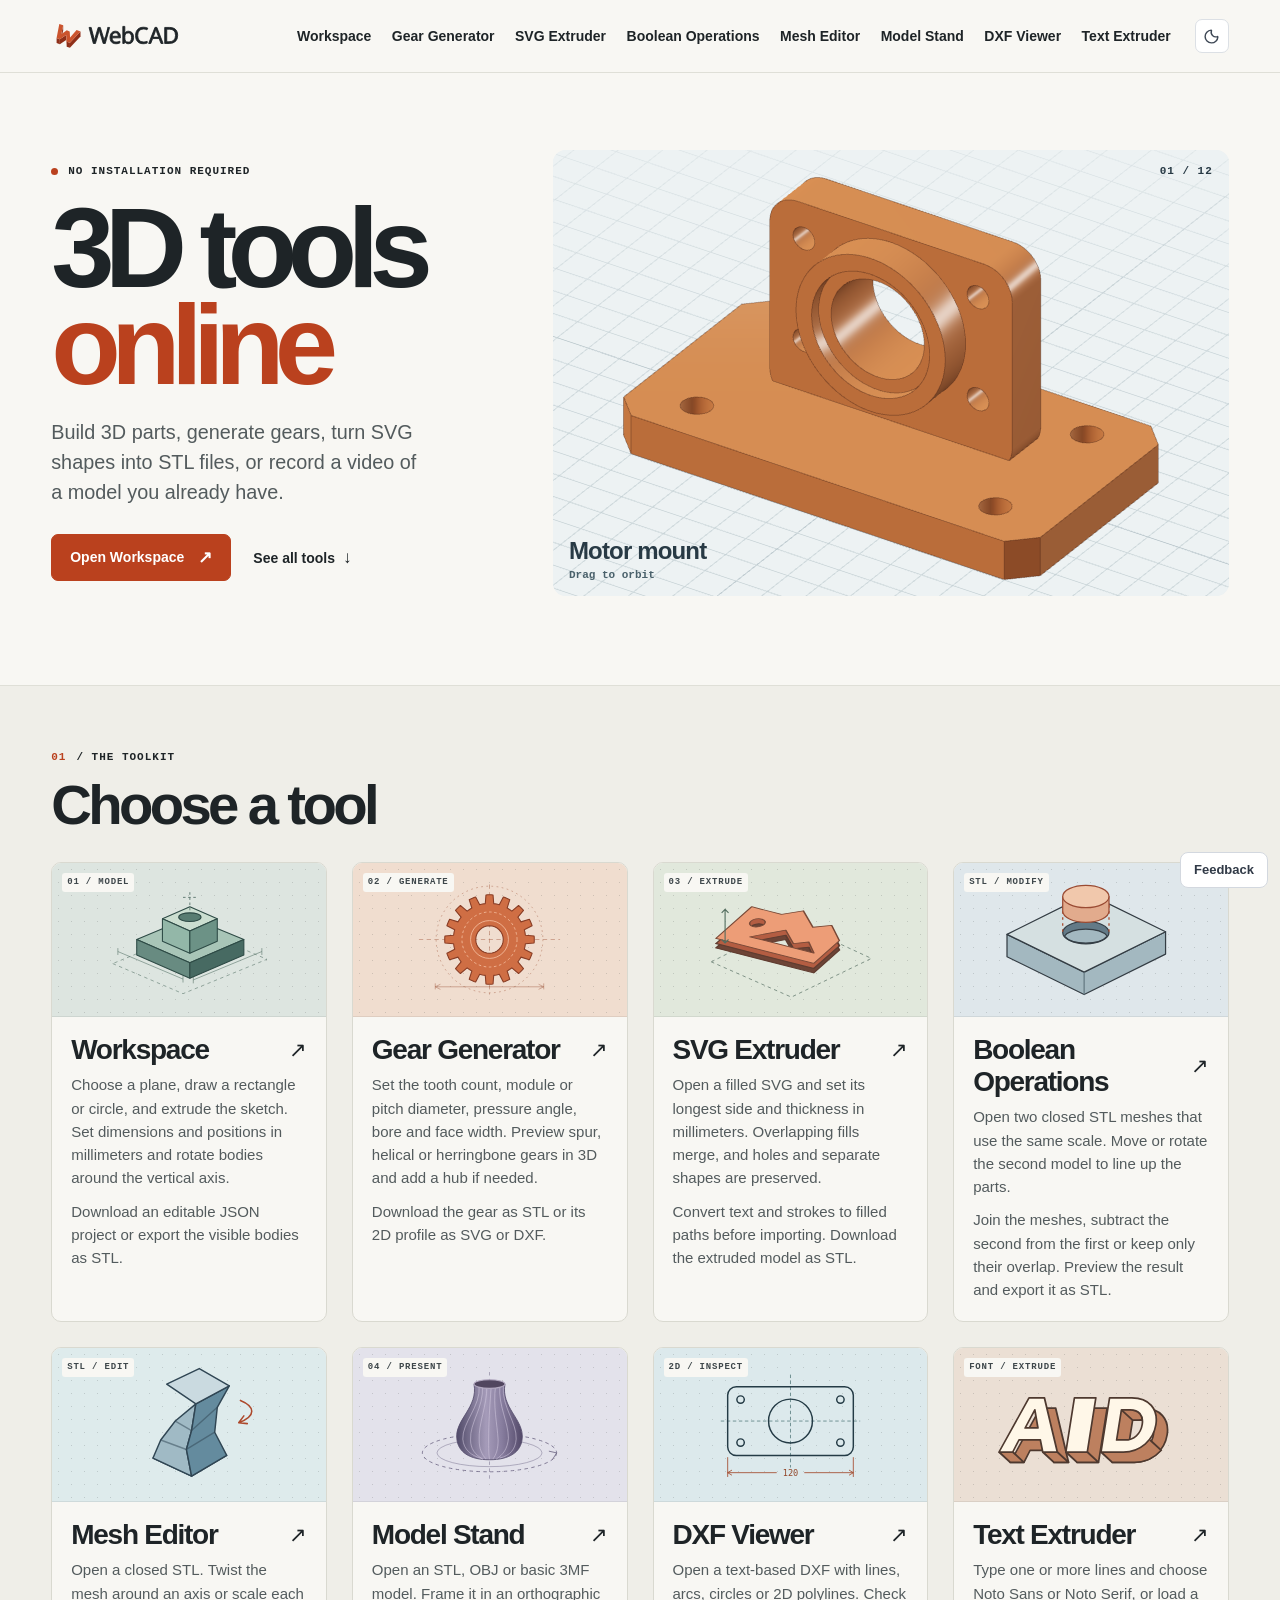
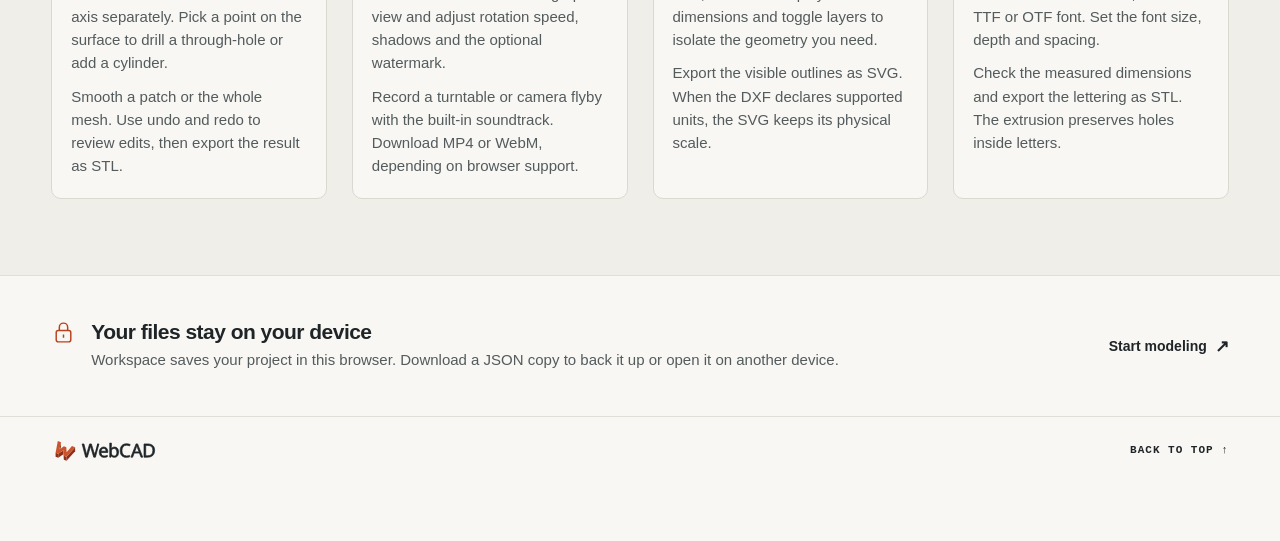
==== commit d6b6731c: "Publish WebCAD b323a61f7266" ====
--- a/index.html
+++ b/index.html
@@ -15,10 +15,10 @@
         window.location.replace(pathname + "/" + search + hash);
       }
     </script>
-    <script type="module" crossorigin src="/assets/landing-CvfTPF_S.js"></script>
-    <link rel="modulepreload" crossorigin href="/assets/theme-w4nisitE.js">
+    <script type="module" crossorigin src="/assets/landing-DCICxwg-.js"></script>
+    <link rel="modulepreload" crossorigin href="/assets/theme-B-jCRkeC.js">
     <link rel="modulepreload" crossorigin href="/assets/preload-helper-BXl3LOEh.js">
-    <link rel="stylesheet" crossorigin href="/assets/theme-Djt3TLjD.css">
+    <link rel="stylesheet" crossorigin href="/assets/theme-B0F8tQic.css">
     <link rel="stylesheet" crossorigin href="/assets/landing-K5INtnqZ.css">
   </head>
   <body id="top">
@@ -219,5 +219,6 @@
         <a class="mono footer-top" href="#top">Back to top <span aria-hidden="true">↑</span></a>
       </div>
     </footer>
+    <a class="feedback-link" href="https://forms.gle/YBpvEnQr4Qfs91aG6" target="_blank" rel="noopener" aria-label="Feedback (opens in a new tab)">Feedback</a>
   </body>
 </html>
--- a/assets/theme-B0F8tQic.css
+++ b/assets/theme-B0F8tQic.css
@@ -0,0 +1 @@
+:root{color-scheme:light}body:has(>.feedback-link):not(:has(.editor-page)){padding-bottom:56px}.feedback-link{position:fixed;right:12px;bottom:12px;z-index:8;box-sizing:border-box;display:inline-flex;align-items:center;justify-content:center;width:88px;height:36px;border:1px solid var(--theme-border-strong, #d3d8df);border-radius:8px;background:var(--theme-surface, #fff);color:var(--theme-text, #313a47);font:600 13px/1.3 -apple-system,BlinkMacSystemFont,Segoe UI,sans-serif;text-decoration:none}.feedback-link:hover{background:var(--theme-hover, #f0f2f4)}.feedback-link:focus-visible{outline:2px solid var(--theme-accent, #b95932);outline-offset:2px}:root[data-theme=dark]{color-scheme:dark;--theme-page: #191d23;--theme-surface: #21262e;--theme-inset: #282e38;--theme-hover: #323a46;--theme-stage: #242a33;--theme-border: #3d4653;--theme-border-strong: #566170;--theme-text: #edf0f4;--theme-secondary: #c9d0da;--theme-muted: #a8b3c1;--theme-accent: #f2a37e;--theme-accent-surface: #473129;--theme-accent-border: #825743;--theme-action: #a74728;--theme-action-hover: #923b20;--theme-error: #ffb4a1;--theme-error-surface: #482e2d;--theme-success: #9ad2ba;--theme-success-surface: #263d38;--theme-info: #a5caff;--theme-info-surface: #24354c;--theme-info-border: #526b8b;--theme-overlay: #21262ef0;--theme-backdrop: #090c12a8;color:var(--theme-text);background:var(--theme-page)}.theme-toggle{display:grid;place-items:center;flex:none;width:34px;height:34px;padding:0;border:1px solid var(--theme-border, #dce0e5);border-radius:7px;background:var(--theme-surface, #fff);color:var(--theme-secondary, #3e4855);cursor:pointer}.theme-toggle:hover{background:var(--theme-hover, #f0f2f4)}.theme-toggle:focus-visible{outline:2px solid var(--theme-accent, #b95932);outline-offset:2px}.theme-toggle:before{content:"";width:17px;height:17px;background:currentColor;-webkit-mask:url("data:image/svg+xml,%3Csvg xmlns='http://www.w3.org/2000/svg' viewBox='0 0 24 24' fill='none' stroke='black' stroke-width='2' stroke-linecap='round' stroke-linejoin='round'%3E%3Cpath d='M20.985 12.486a9 9 0 1 1-9.473-9.472c.405-.022.617.46.402.803a6.5 6.5 0 0 0 8.268 8.268c.344-.215.825-.004.803.401'/%3E%3C/svg%3E") center / contain no-repeat;mask:url("data:image/svg+xml,%3Csvg xmlns='http://www.w3.org/2000/svg' viewBox='0 0 24 24' fill='none' stroke='black' stroke-width='2' stroke-linecap='round' stroke-linejoin='round'%3E%3Cpath d='M20.985 12.486a9 9 0 1 1-9.473-9.472c.405-.022.617.46.402.803a6.5 6.5 0 0 0 8.268 8.268c.344-.215.825-.004.803.401'/%3E%3C/svg%3E") center / contain no-repeat}:root[data-theme=dark] .theme-toggle:before{-webkit-mask-image:url("data:image/svg+xml,%3Csvg xmlns='http://www.w3.org/2000/svg' viewBox='0 0 24 24' fill='none' stroke='black' stroke-width='2' stroke-linecap='round'%3E%3Ccircle cx='12' cy='12' r='4'/%3E%3Cpath d='M12 2v2m0 16v2M2 12h2m16 0h2M4.93 4.93l1.42 1.42m11.3 11.3 1.42 1.42m0-14.14-1.42 1.42m-11.3 11.3-1.42 1.42'/%3E%3C/svg%3E");mask-image:url("data:image/svg+xml,%3Csvg xmlns='http://www.w3.org/2000/svg' viewBox='0 0 24 24' fill='none' stroke='black' stroke-width='2' stroke-linecap='round'%3E%3Ccircle cx='12' cy='12' r='4'/%3E%3Cpath d='M12 2v2m0 16v2M2 12h2m16 0h2M4.93 4.93l1.42 1.42m11.3 11.3 1.42 1.42m0-14.14-1.42 1.42m-11.3 11.3-1.42 1.42'/%3E%3C/svg%3E")}
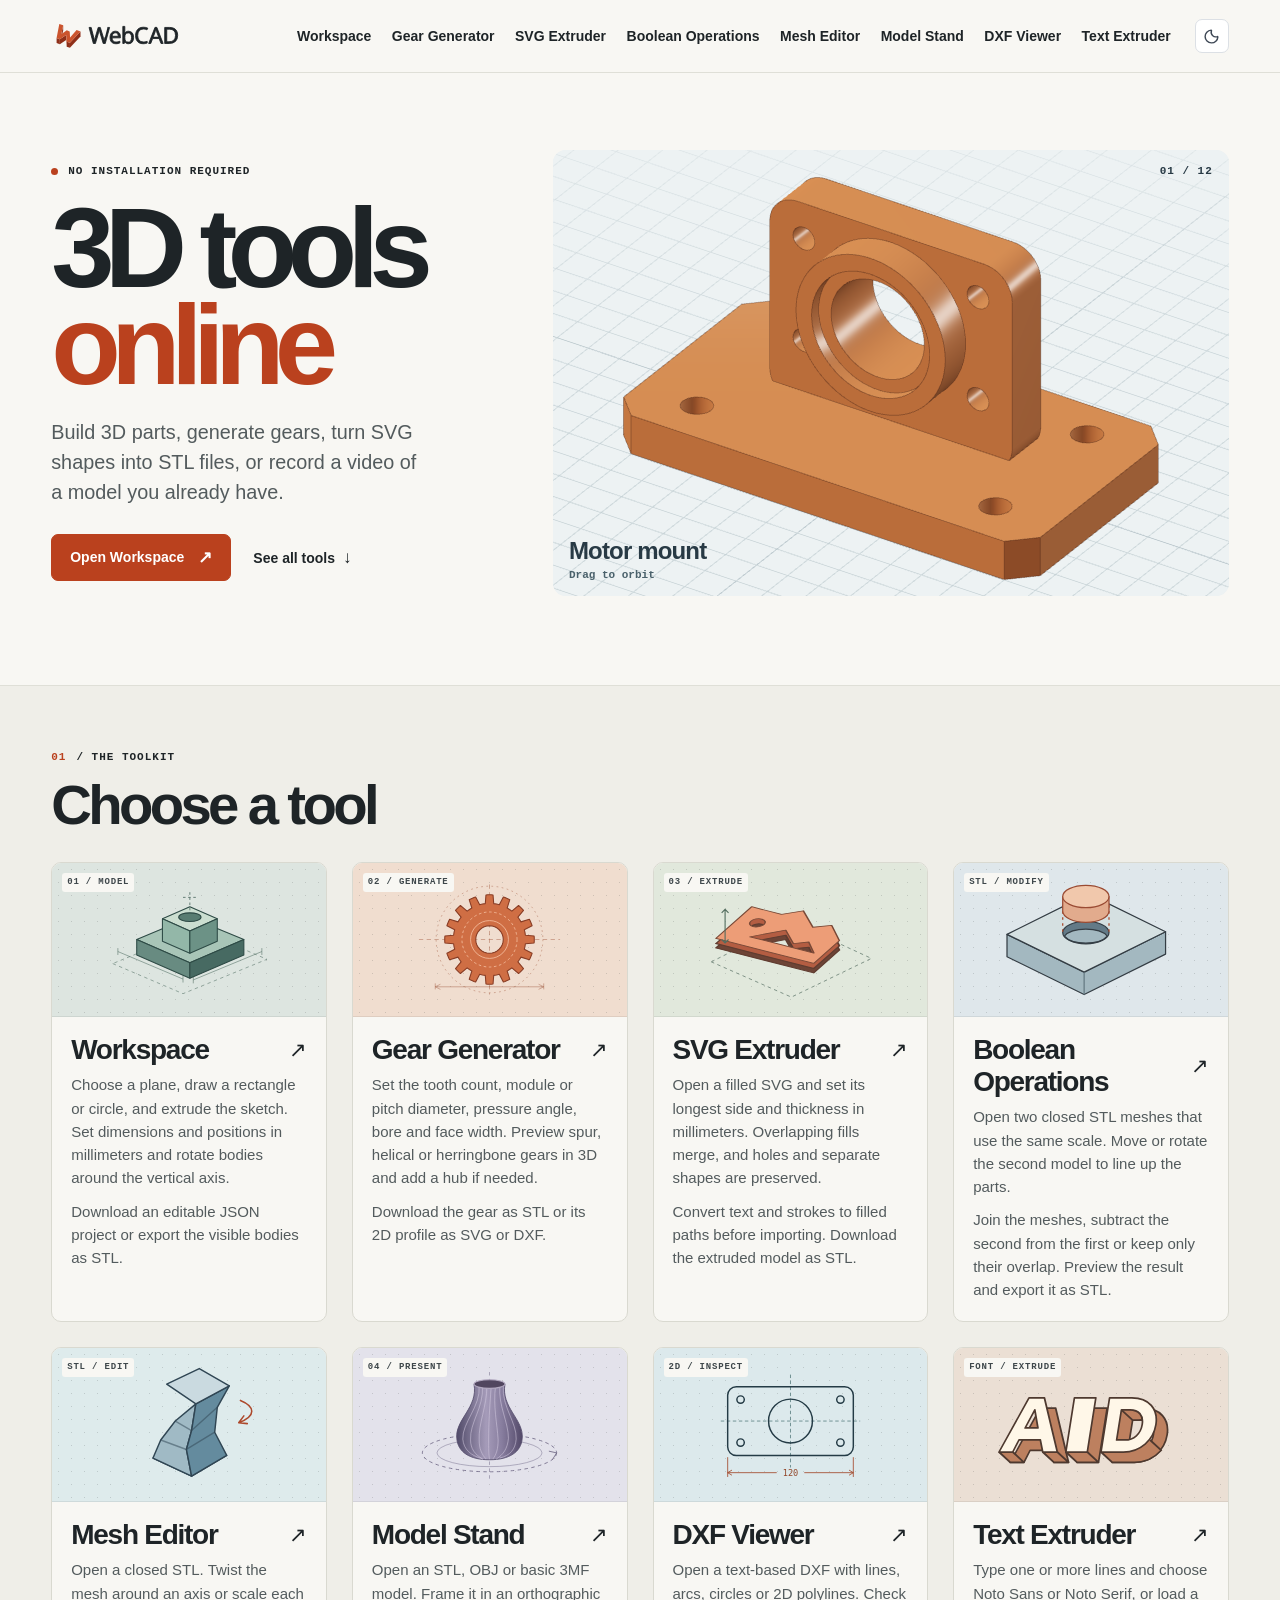
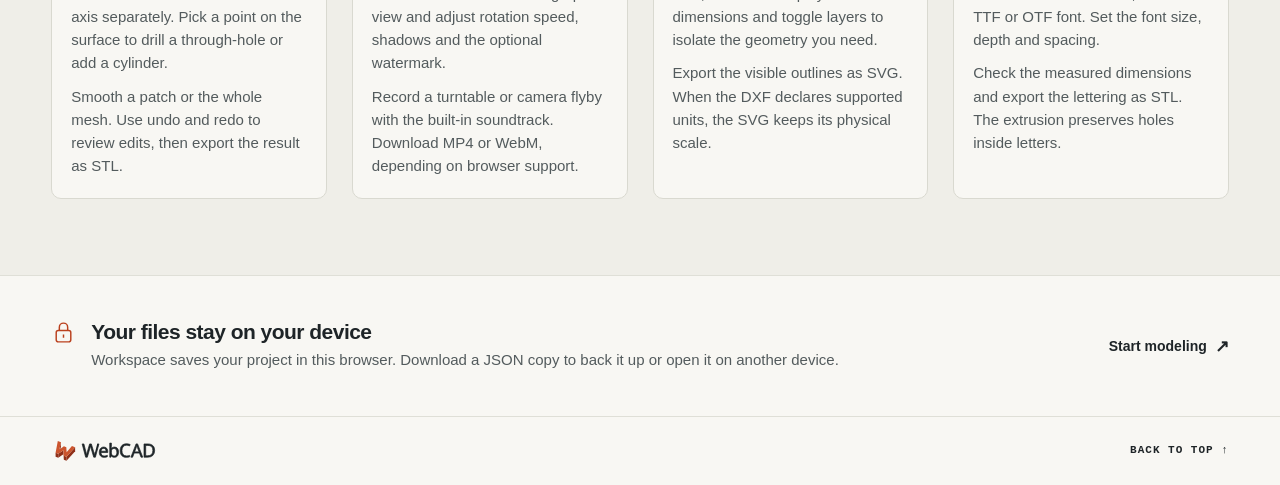
==== commit fc5fcdf8: "Publish WebCAD 830df7515b08" ====
--- a/index.html
+++ b/index.html
@@ -219,6 +219,5 @@
         <a class="mono footer-top" href="#top">Back to top <span aria-hidden="true">↑</span></a>
       </div>
     </footer>
-    <a class="feedback-link" href="https://forms.gle/YBpvEnQr4Qfs91aG6" target="_blank" rel="noopener" aria-label="Feedback (opens in a new tab)">Feedback</a>
   </body>
 </html>
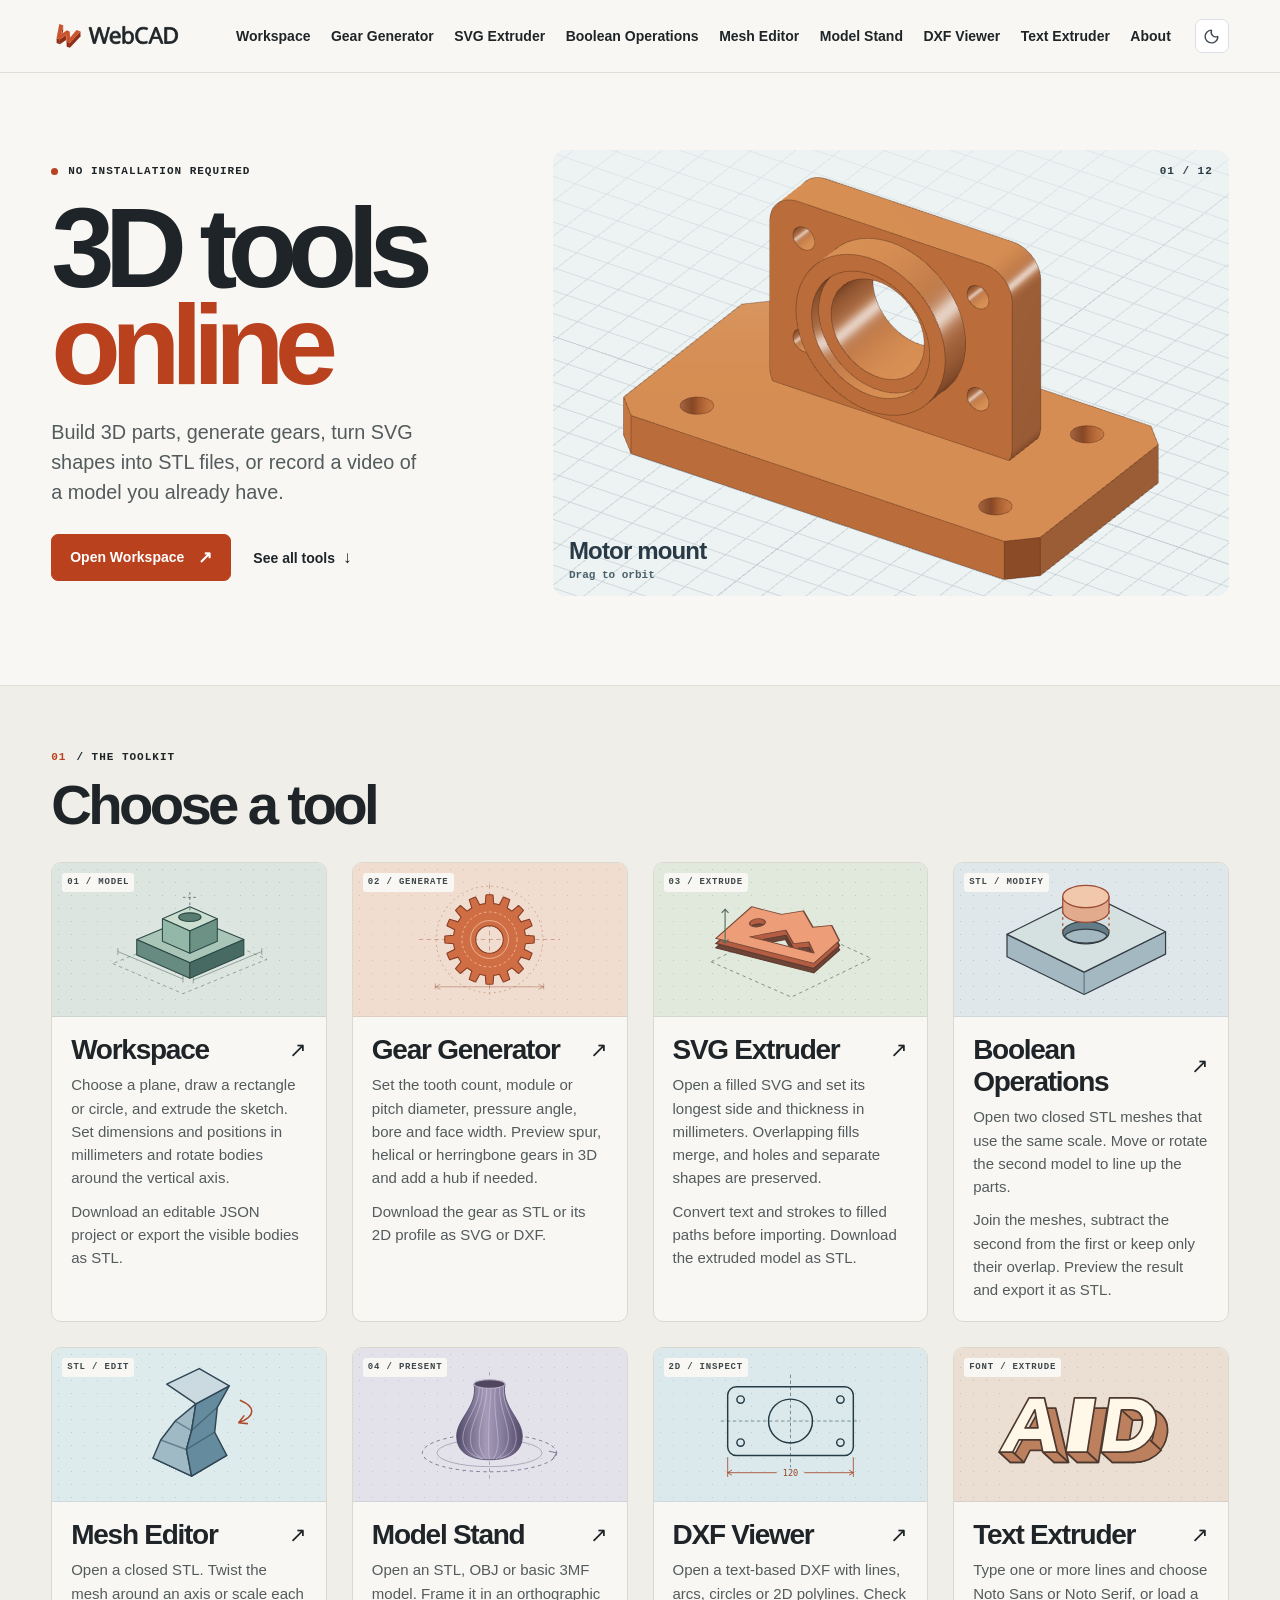
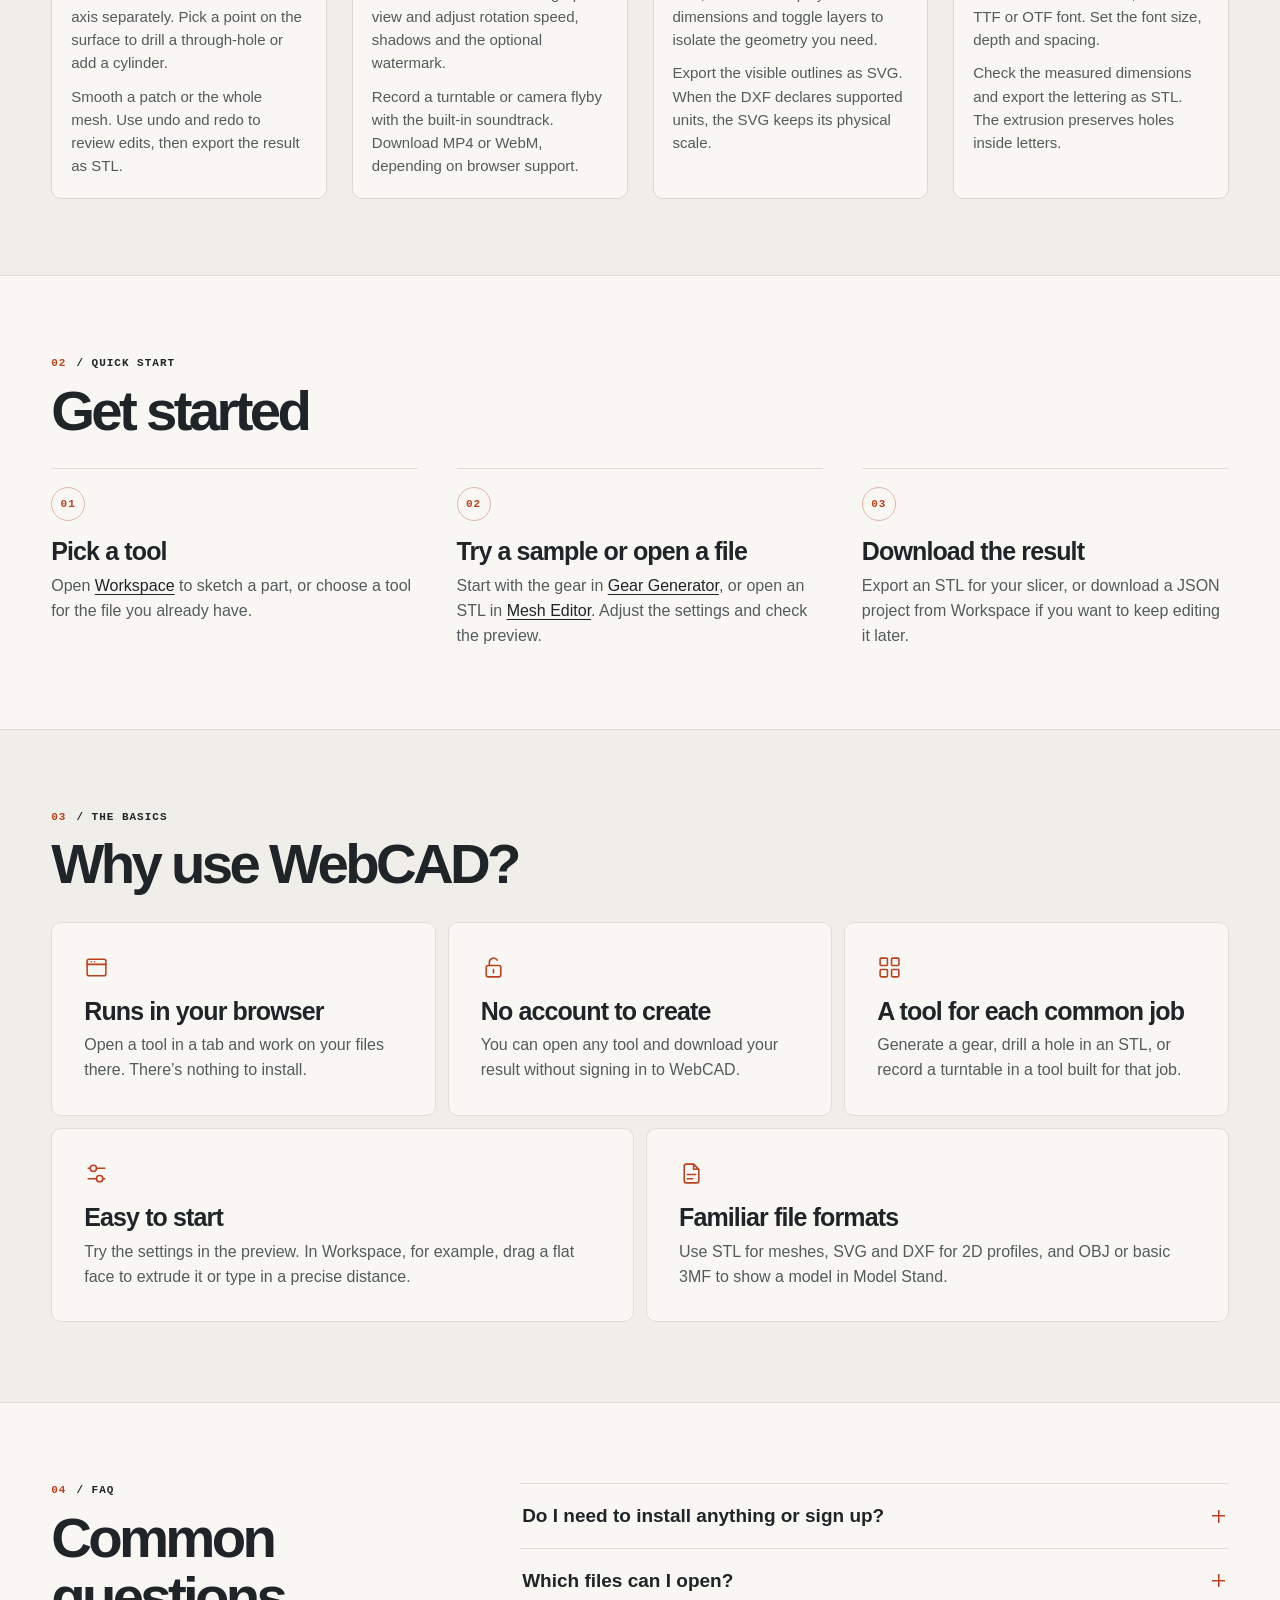
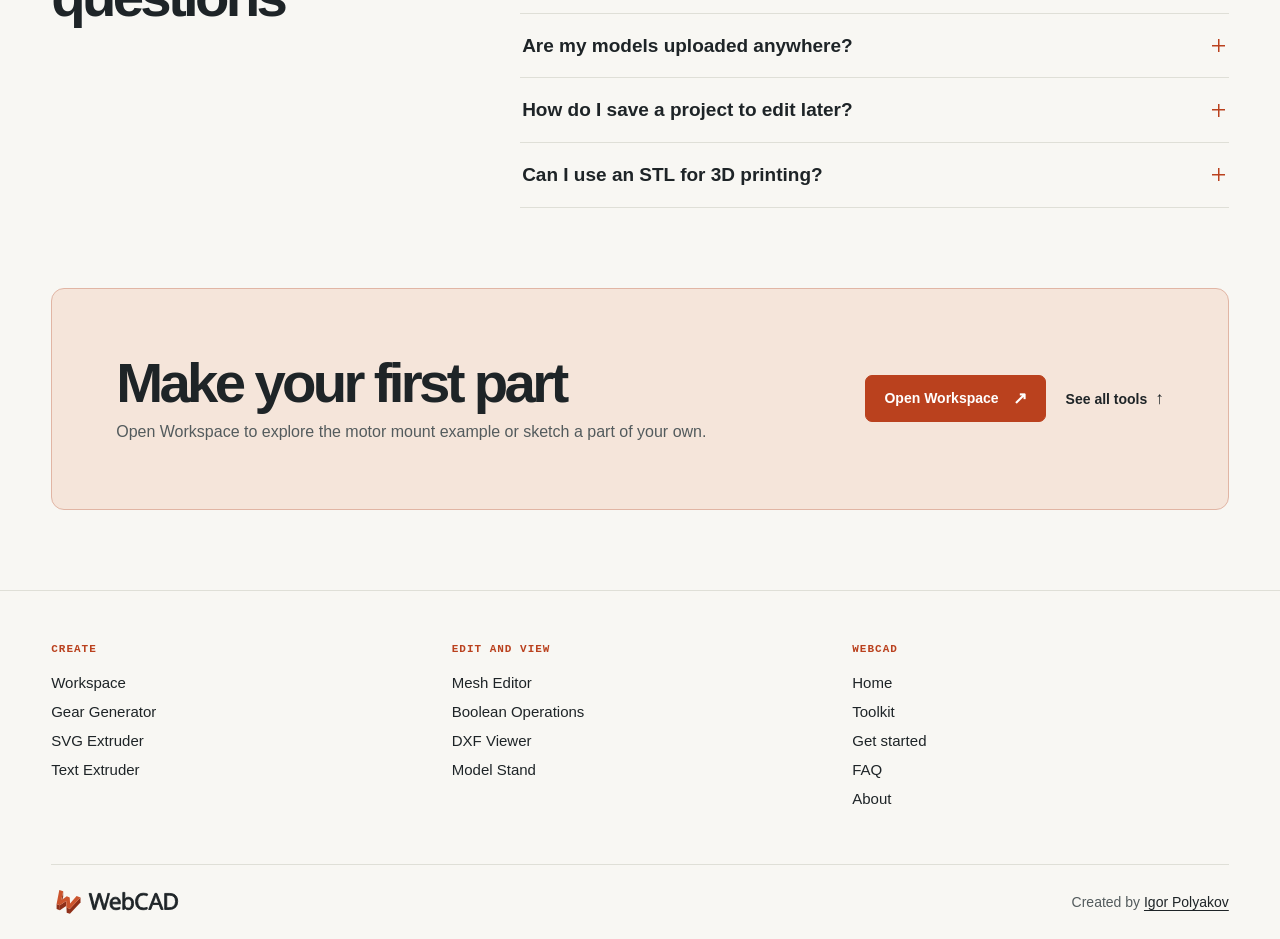
==== commit fca9a6ac: "Publish WebCAD fe4ca0ee36c7" ====
--- a/index.html
+++ b/index.html
@@ -11,15 +11,16 @@
     <script>
       // Vite's preview falls back here for slashless directory URLs.
       const { pathname, search, hash } = window.location;
-      if (["/mesh-editor", "/workspace", "/gear-generator", "/boolean-operations", "/svg-extruder", "/model-stand", "/dxf-viewer", "/text-extruder"].includes(pathname)) {
+      if (["/about", "/mesh-editor", "/workspace", "/gear-generator", "/boolean-operations", "/svg-extruder", "/model-stand", "/dxf-viewer", "/text-extruder"].includes(pathname)) {
         window.location.replace(pathname + "/" + search + hash);
       }
     </script>
-    <script type="module" crossorigin src="/assets/landing-DCICxwg-.js"></script>
-    <link rel="modulepreload" crossorigin href="/assets/theme-B-jCRkeC.js">
+    <script type="module" crossorigin src="/assets/landing-B0CRaP2U.js"></script>
+    <link rel="modulepreload" crossorigin href="/assets/theme-1nkSz7m6.js">
+    <link rel="modulepreload" crossorigin href="/assets/site-theme-BiqclD-S.js">
     <link rel="modulepreload" crossorigin href="/assets/preload-helper-BXl3LOEh.js">
-    <link rel="stylesheet" crossorigin href="/assets/theme-B0F8tQic.css">
-    <link rel="stylesheet" crossorigin href="/assets/landing-K5INtnqZ.css">
+    <link rel="stylesheet" crossorigin href="/assets/theme-8jM4M90x.css">
+    <link rel="stylesheet" crossorigin href="/assets/site-theme-Ce7Dn8xQ.css">
   </head>
   <body id="top">
     <a class="skip-link" href="#main">Skip to content</a>
@@ -28,7 +29,7 @@
         <a class="wordmark" href="/" aria-label="WebCAD home">
           <img src="/assets/webcad-logo-mOBmCley.svg" width="132" height="34" alt="" />
         </a>
-        <nav aria-label="WebCAD tools">
+        <nav aria-label="Main navigation">
           <a href="/workspace/">Workspace</a>
           <a href="/gear-generator/">Gear Generator</a>
           <a href="/svg-extruder/">SVG Extruder</a>
@@ -37,6 +38,7 @@
           <a href="/model-stand/">Model Stand</a>
           <a href="/dxf-viewer/">DXF Viewer</a>
           <a href="/text-extruder/">Text Extruder</a>
+          <a href="/about/">About</a>
         </nav>
         <button type="button" class="theme-toggle" aria-label="Dark theme" title="Dark theme" aria-pressed="false"></button>
       </div>
@@ -199,24 +201,147 @@
         </div>
       </section>
 
-      <section class="local-section container" aria-labelledby="local-title">
-        <div class="local-note">
-          <svg class="local-icon" viewBox="0 0 24 24" fill="none" stroke="currentColor" stroke-width="1.4" aria-hidden="true"><rect x="5" y="10" width="14" height="11" rx="2"/><path d="M8 10V7a4 4 0 0 1 8 0v3m-4 4v3"/></svg>
+      <section class="content-section container" id="getting-started" aria-labelledby="getting-started-title">
+        <div class="section-heading">
+          <p class="eyebrow"><span class="section-index">02</span> / Quick start</p>
+          <h2 id="getting-started-title">Get started</h2>
+        </div>
+        <ol class="start-steps" role="list">
+          <li>
+            <span class="step-number mono" aria-hidden="true">01</span>
+            <h3>Pick a tool</h3>
+            <p>Open <a href="/workspace/">Workspace</a> to sketch a part, or choose a tool for the file you already have.</p>
+          </li>
+          <li>
+            <span class="step-number mono" aria-hidden="true">02</span>
+            <h3>Try a sample or open a file</h3>
+            <p>Start with the gear in <a href="/gear-generator/">Gear Generator</a>, or open an STL in <a href="/mesh-editor/">Mesh Editor</a>. Adjust the settings and check the preview.</p>
+          </li>
+          <li>
+            <span class="step-number mono" aria-hidden="true">03</span>
+            <h3>Download the result</h3>
+            <p>Export an STL for your slicer, or download a JSON project from Workspace if you want to keep editing it later.</p>
+          </li>
+        </ol>
+      </section>
+
+      <section class="content-section benefits-section" aria-labelledby="benefits-title">
+        <div class="container">
+          <div class="section-heading">
+            <p class="eyebrow"><span class="section-index">03</span> / The basics</p>
+            <h2 id="benefits-title">Why use WebCAD?</h2>
+          </div>
+          <ul class="benefit-grid" role="list">
+            <li>
+              <svg viewBox="0 0 24 24" aria-hidden="true"><rect x="3" y="4" width="18" height="16" rx="2"/><path d="M3 9h18M7 6.5h.01m3 0h.01"/></svg>
+              <h3>Runs in your browser</h3>
+              <p>Open a tool in a tab and work on your files there. There’s nothing to install.</p>
+            </li>
+            <li>
+              <svg viewBox="0 0 24 24" aria-hidden="true"><rect x="5" y="10" width="14" height="11" rx="2"/><path d="M8 10V7a4 4 0 0 1 7.5-2M12 14v3"/></svg>
+              <h3>No account to create</h3>
+              <p>You can open any tool and download your result without signing in to WebCAD.</p>
+            </li>
+            <li>
+              <svg viewBox="0 0 24 24" aria-hidden="true"><rect x="3" y="3" width="7" height="7" rx="1"/><rect x="14" y="3" width="7" height="7" rx="1"/><rect x="3" y="14" width="7" height="7" rx="1"/><rect x="14" y="14" width="7" height="7" rx="1"/></svg>
+              <h3>A tool for each common job</h3>
+              <p>Generate a gear, drill a hole in an STL, or record a turntable in a tool built for that job.</p>
+            </li>
+            <li>
+              <svg viewBox="0 0 24 24" aria-hidden="true"><path d="M4 7h2m6 0h8M4 17h8m6 0h2"/><circle cx="9" cy="7" r="3"/><circle cx="15" cy="17" r="3"/></svg>
+              <h3>Easy to start</h3>
+              <p>Try the settings in the preview. In Workspace, for example, drag a flat face to extrude it or type in a precise distance.</p>
+            </li>
+            <li>
+              <svg viewBox="0 0 24 24" aria-hidden="true"><path d="M7 3h7l5 5v11a2 2 0 0 1-2 2H7a2 2 0 0 1-2-2V5a2 2 0 0 1 2-2Zm7 0v5h5M8 13h8m-8 4h5"/></svg>
+              <h3>Familiar file formats</h3>
+              <p>Use STL for meshes, SVG and DXF for 2D profiles, and OBJ or basic 3MF to show a model in Model Stand.</p>
+            </li>
+          </ul>
+        </div>
+      </section>
+
+      <section class="content-section container faq-section" id="faq" aria-labelledby="faq-title">
+        <div class="section-heading">
+          <p class="eyebrow"><span class="section-index">04</span> / FAQ</p>
+          <h2 id="faq-title">Common questions</h2>
+        </div>
+        <div class="faq-list">
+          <details>
+            <summary>Do I need to install anything or sign up?</summary>
+            <p>No. Use a modern desktop browser with WebGL for the 3D previews. You don’t need a WebCAD account.</p>
+          </details>
+          <details>
+            <summary>Which files can I open?</summary>
+            <p>Use <a href="/mesh-editor/">Mesh Editor</a> or <a href="/boolean-operations/">Boolean Operations</a> for closed STL meshes. <a href="/model-stand/">Model Stand</a> opens STL, OBJ and basic 3MF files. Use <a href="/svg-extruder/">SVG Extruder</a> for filled SVG paths and <a href="/dxf-viewer/">DXF Viewer</a> for text-based 2D DXF drawings. Workspace opens WebCAD JSON projects. STEP isn’t supported.</p>
+          </details>
+          <details>
+            <summary>Are my models uploaded anywhere?</summary>
+            <p>No. WebCAD reads the files you open and processes them in your browser.</p>
+          </details>
+          <details>
+            <summary>How do I save a project to edit later?</summary>
+            <p>Workspace saves your current project in this browser. Download a JSON copy before clearing site data or switching devices. STL stores the mesh without the editable feature history.</p>
+          </details>
+          <details>
+            <summary>Can I use an STL for 3D printing?</summary>
+            <p>Yes. Open the STL in your slicer to check the size and prepare it for your printer. STL files don’t store units, so check the imported dimensions before slicing.</p>
+          </details>
+        </div>
+      </section>
+
+      <section class="container closing-section" aria-labelledby="closing-title">
+        <div class="closing-panel">
+          <div class="section-heading">
+            <h2 id="closing-title">Make your first part</h2>
+            <p>Open Workspace to explore the motor mount example or sketch a part of your own.</p>
+          </div>
+          <div class="closing-actions">
+            <a class="button button-primary" href="/workspace/">Open Workspace <span aria-hidden="true">↗</span></a>
+            <a class="text-link" href="#tools">See all tools <span aria-hidden="true">↑</span></a>
+          </div>
+        </div>
+      </section>
+    </main>
+
+    <footer class="site-footer">
+      <div class="container">
+        <nav class="footer-nav" aria-label="Footer navigation">
           <div>
-            <h2 id="local-title">Your files stay on your device</h2>
-            <p>Workspace saves your project in this browser. Download a JSON copy to back it up or open it on another device.</p>
-          </div>
-        </div>
-        <a class="text-link" href="/workspace/">Start modeling <span aria-hidden="true">↗</span></a>
-      </section>
-    </main>
-
-    <footer class="site-footer">
-      <div class="container footer-inner">
-        <a class="wordmark" href="/" aria-label="WebCAD home">
-          <img src="/assets/webcad-logo-mOBmCley.svg" width="108" height="28" alt="" />
-        </a>
-        <a class="mono footer-top" href="#top">Back to top <span aria-hidden="true">↑</span></a>
+            <h2 class="eyebrow">Create</h2>
+            <ul>
+              <li><a href="/workspace/">Workspace</a></li>
+              <li><a href="/gear-generator/">Gear Generator</a></li>
+              <li><a href="/svg-extruder/">SVG Extruder</a></li>
+              <li><a href="/text-extruder/">Text Extruder</a></li>
+            </ul>
+          </div>
+          <div>
+            <h2 class="eyebrow">Edit and view</h2>
+            <ul>
+              <li><a href="/mesh-editor/">Mesh Editor</a></li>
+              <li><a href="/boolean-operations/">Boolean Operations</a></li>
+              <li><a href="/dxf-viewer/">DXF Viewer</a></li>
+              <li><a href="/model-stand/">Model Stand</a></li>
+            </ul>
+          </div>
+          <div>
+            <h2 class="eyebrow">WebCAD</h2>
+            <ul>
+              <li><a href="#top">Home</a></li>
+              <li><a href="#tools">Toolkit</a></li>
+              <li><a href="#getting-started">Get started</a></li>
+              <li><a href="#faq">FAQ</a></li>
+              <li><a href="/about/">About</a></li>
+            </ul>
+          </div>
+        </nav>
+        <div class="site-credit">
+          <a class="wordmark" href="/" aria-label="WebCAD home">
+            <img src="/assets/webcad-logo-mOBmCley.svg" width="132" height="34" alt="" />
+          </a>
+          <p>Created by <a href="/about/#contact">Igor Polyakov</a></p>
+        </div>
       </div>
     </footer>
   </body>
--- a/assets/theme-8jM4M90x.css
+++ b/assets/theme-8jM4M90x.css
@@ -0,0 +1 @@
+:root{color-scheme:light}.feedback-link{position:fixed;right:12px;bottom:12px;z-index:12;box-sizing:border-box;display:grid;place-items:center;width:44px;height:44px;border:1px solid var(--theme-border-strong, #d3d8df);border-radius:50%;background:var(--theme-surface, #fff);color:var(--theme-text, #313a47);box-shadow:0 3px 12px #151e3026}.feedback-link:hover{background:var(--theme-hover, #f0f2f4)}.feedback-link:focus-visible{outline:2px solid var(--theme-accent, #b95932);outline-offset:2px}:root[data-theme=dark]{color-scheme:dark;--theme-page: #191d23;--theme-surface: #21262e;--theme-inset: #282e38;--theme-hover: #323a46;--theme-stage: #242a33;--theme-border: #3d4653;--theme-border-strong: #566170;--theme-text: #edf0f4;--theme-secondary: #c9d0da;--theme-muted: #a8b3c1;--theme-accent: #f2a37e;--theme-accent-surface: #473129;--theme-accent-border: #825743;--theme-action: #a74728;--theme-action-hover: #923b20;--theme-error: #ffb4a1;--theme-error-surface: #482e2d;--theme-success: #9ad2ba;--theme-success-surface: #263d38;--theme-info: #a5caff;--theme-info-surface: #24354c;--theme-info-border: #526b8b;--theme-overlay: #21262ef0;--theme-backdrop: #090c12a8;color:var(--theme-text);background:var(--theme-page)}.theme-toggle{display:grid;place-items:center;flex:none;width:34px;height:34px;padding:0;border:1px solid var(--theme-border, #dce0e5);border-radius:7px;background:var(--theme-surface, #fff);color:var(--theme-secondary, #3e4855);cursor:pointer}.theme-toggle:hover{background:var(--theme-hover, #f0f2f4)}.theme-toggle:focus-visible{outline:2px solid var(--theme-accent, #b95932);outline-offset:2px}.theme-toggle:before{content:"";width:17px;height:17px;background:currentColor;-webkit-mask:url("data:image/svg+xml,%3Csvg xmlns='http://www.w3.org/2000/svg' viewBox='0 0 24 24' fill='none' stroke='black' stroke-width='2' stroke-linecap='round' stroke-linejoin='round'%3E%3Cpath d='M20.985 12.486a9 9 0 1 1-9.473-9.472c.405-.022.617.46.402.803a6.5 6.5 0 0 0 8.268 8.268c.344-.215.825-.004.803.401'/%3E%3C/svg%3E") center / contain no-repeat;mask:url("data:image/svg+xml,%3Csvg xmlns='http://www.w3.org/2000/svg' viewBox='0 0 24 24' fill='none' stroke='black' stroke-width='2' stroke-linecap='round' stroke-linejoin='round'%3E%3Cpath d='M20.985 12.486a9 9 0 1 1-9.473-9.472c.405-.022.617.46.402.803a6.5 6.5 0 0 0 8.268 8.268c.344-.215.825-.004.803.401'/%3E%3C/svg%3E") center / contain no-repeat}:root[data-theme=dark] .theme-toggle:before{-webkit-mask-image:url("data:image/svg+xml,%3Csvg xmlns='http://www.w3.org/2000/svg' viewBox='0 0 24 24' fill='none' stroke='black' stroke-width='2' stroke-linecap='round'%3E%3Ccircle cx='12' cy='12' r='4'/%3E%3Cpath d='M12 2v2m0 16v2M2 12h2m16 0h2M4.93 4.93l1.42 1.42m11.3 11.3 1.42 1.42m0-14.14-1.42 1.42m-11.3 11.3-1.42 1.42'/%3E%3C/svg%3E");mask-image:url("data:image/svg+xml,%3Csvg xmlns='http://www.w3.org/2000/svg' viewBox='0 0 24 24' fill='none' stroke='black' stroke-width='2' stroke-linecap='round'%3E%3Ccircle cx='12' cy='12' r='4'/%3E%3Cpath d='M12 2v2m0 16v2M2 12h2m16 0h2M4.93 4.93l1.42 1.42m11.3 11.3 1.42 1.42m0-14.14-1.42 1.42m-11.3 11.3-1.42 1.42'/%3E%3C/svg%3E")}
--- a/assets/site-theme-Ce7Dn8xQ.css
+++ b/assets/site-theme-Ce7Dn8xQ.css
@@ -0,0 +1 @@
+.direct-edit{--handle-color: #1765c8;--guide-color: var(--theme-info, #1765c8);position:absolute;inset:0;pointer-events:none}.direct-selection-count{position:absolute;top:16px;left:50%;transform:translate(-50%);padding:5px 9px;color:var(--theme-text, #313a47);background:var(--theme-overlay, #fffffff5);border:1px solid var(--theme-info-border, #adc9ec);border-radius:6px;pointer-events:none}.direct-edit-guide{width:100%;height:100%;stroke:var(--guide-color);stroke-width:1.5;fill:var(--guide-color)}.direct-edit-anchor{position:absolute}.direct-edit-handle{position:absolute;display:grid;place-items:center;width:32px;height:32px;transform:translate(-50%,-50%);color:#fff;background:var(--handle-color);border:1px solid #ffffffc0;border-radius:50%;box-shadow:0 2px 8px #152e5050;cursor:grab;pointer-events:auto;touch-action:none}.direct-edit-handle.dragging{cursor:grabbing}.direct-edit-field{position:absolute;left:24px;top:-16px;width:max-content;max-width:168px;padding:7px 8px;color:var(--theme-text, #313a47);background:var(--theme-overlay, #fffffff5);border:1px solid var(--theme-info-border, #adc9ec);border-radius:8px;box-shadow:0 3px 12px #152e501a;pointer-events:auto}.direct-edit-field.field-left{left:auto;right:24px}.direct-edit-field.field-above{top:auto;bottom:-16px}.direct-edit-field label{display:block;margin-bottom:4px;font-size:11px;font-weight:650}.direct-edit-number{display:flex;align-items:center;gap:6px;font-size:11px}.direct-edit-number input{width:66px;padding:4px 6px;background:var(--theme-inset, #f4f6fa);border:1px solid var(--theme-border, #dce2ea);border-radius:4px;font-size:13px;font-variant-numeric:tabular-nums}.direct-edit-number input[aria-invalid=true]{border-color:var(--theme-error, #b54527)}.direct-edit-number button{display:grid;place-items:center;padding:4px;color:var(--guide-color);background:var(--theme-info-surface, #e9f2ff);border-radius:4px}#direct-edit-hint,#direct-edit-error{margin-top:5px;color:var(--theme-secondary, #4c596a);font-size:10px;line-height:1.35}#direct-edit-error{color:var(--theme-error, #a9361d)}:root{--paper: var(--theme-page, #f8f7f3);--ink: var(--theme-text, #1e2427);--muted: var(--theme-muted, #535b5d);--line: var(--theme-border, #dfdfd7);--accent: var(--theme-accent, #ba411e);--mono: ui-monospace, "SFMono-Regular", Consolas, monospace;font-family:Helvetica Neue,Arial,sans-serif;background:var(--paper);color:var(--ink)}*,*:before,*:after{box-sizing:border-box}body,h1,h2,h3,p,figure{margin:0}a{color:inherit;text-decoration:none}img{display:block;max-width:100%;height:auto}a:focus-visible{outline:2px solid var(--accent);outline-offset:4px}.container{width:min(100% - clamp(32px,8vw,104px),1220px);margin-inline:auto}.mono,.eyebrow{font:600 11px/1.4 var(--mono);letter-spacing:.09em}.skip-link{position:absolute;z-index:2;top:12px;left:12px;padding:10px 14px;transform:translateY(-180%);background:var(--paper)}.skip-link:focus{transform:translateY(0)}.site-header{border-bottom:1px solid var(--line)}.header-inner{display:flex;align-items:center;justify-content:space-between;min-height:72px;flex-wrap:wrap;gap:8px 24px;padding-block:12px}.header-inner nav{display:flex;flex:1;justify-content:flex-end;flex-wrap:wrap;gap:2px clamp(12px,1.6vw,24px)}@media(max-width:1180px){.header-inner nav:not(.about-nav){order:1;flex-basis:100%;justify-content:flex-start}}.header-inner nav a{display:flex;align-items:center;min-height:36px;font-size:14px;font-weight:650}.header-inner nav a:hover,.header-inner nav a[aria-current],.text-link:hover{color:var(--accent)}.wordmark{display:inline-block}.button{display:inline-flex;align-items:center;justify-content:center;gap:14px;width:fit-content;padding:14px 18px;border:1px solid var(--ink);border-radius:7px;font-size:14px;font-weight:700;line-height:1.2;transition:background-color .18s,color .18s,border-color .18s}.button span{font-size:17px;line-height:1}.button-primary{border-color:var(--theme-action, var(--accent));color:#fff;background:var(--theme-action, var(--accent))}.button-primary:hover{border-color:var(--theme-action-hover, #953619);background:var(--theme-action-hover, #953619)}.button-secondary{border-color:var(--theme-border-strong, #b6b4a9)}.button-secondary:hover{color:var(--accent);border-color:var(--accent)}.hero{display:grid;grid-template-columns:minmax(0,4fr) minmax(0,6fr);align-items:center;gap:clamp(22px,4vw,58px);padding-block:clamp(40px,6vw,86px) clamp(52px,7vw,98px)}.eyebrow{display:flex;align-items:center;gap:10px;text-transform:uppercase}.status-dot{display:inline-block;width:7px;height:7px;border-radius:50%;background:var(--accent)}.hero h1{margin:21px 0 24px;font-size:clamp(76px,8.9vw,136px);font-weight:750;line-height:.85;letter-spacing:-.085em}.hero h1 span,.section-index{color:var(--accent)}.hero-description{max-width:34ch;color:var(--muted);font-size:clamp(17px,1.55vw,21px);line-height:1.5}.hero-actions{display:flex;align-items:center;flex-wrap:wrap;gap:16px 22px;margin-top:27px}.text-link{display:inline-flex;align-items:center;gap:8px;width:fit-content;font-size:14px;font-weight:700}.text-link span{font-size:17px}.hero-demo{overflow:hidden;border-radius:13px}.modeling-stage{position:relative;aspect-ratio:1040 / 686;background:#edf2f3;color:#283a45}.hero-demo[data-live] .modeling-stage{background:var(--theme-stage, #edf2f3);color:var(--theme-text, #283a45)}.modeling-stage img,.modeling-stage canvas{position:absolute;inset:0;width:100%;height:100%;object-fit:cover}.modeling-stage canvas{visibility:hidden;cursor:grab;touch-action:none}.modeling-stage canvas:focus-visible{outline:2px solid var(--theme-accent, #a24526);outline-offset:-3px}.hero-demo[data-live] canvas{visibility:visible}.hero-demo:not([data-live]) .modeling-control{display:none}.modeling-control .direct-edit-handle,.modeling-control .direct-edit-field{pointer-events:none}.modeling-control-label{display:block;margin-bottom:4px;font-size:11px;font-weight:650}.modeling-control input{color:inherit;font-family:inherit;width:55px}.hero-demo[data-live] .modeling-stage img{visibility:hidden}.modeling-stage[data-dragging] canvas{cursor:grabbing}.modeling-count,.modeling-step{position:absolute;pointer-events:none}.modeling-count{top:14px;right:16px;display:none}.modeling-step [data-model-detail]{visibility:hidden}.hero-demo[data-live] .modeling-count{display:block}.hero-demo[data-live] .modeling-step [data-model-detail]{visibility:visible}.modeling-step{bottom:12px;left:16px;right:16px;display:grid;gap:3px}.modeling-step [data-model-title]{font-size:clamp(15px,2.1vw,24px);font-weight:750;letter-spacing:-.035em}.modeling-step [data-model-detail]{color:var(--theme-muted, #4a616b);font:600 clamp(9px,1vw,11px)/1.4 var(--mono)}.sr-only{position:absolute;width:1px;height:1px;overflow:hidden;clip-path:inset(50%);white-space:nowrap}.tool-section{padding-block:clamp(38px,5vw,72px) clamp(42px,6vw,82px);border-block:1px solid var(--line);background:var(--theme-inset, #efeee8)}.section-heading{margin-bottom:28px}.section-heading h2{margin-top:9px;font-size:clamp(34px,4.4vw,59px);letter-spacing:-.065em;line-height:1.06}.tool-grid{display:grid;grid-template-columns:repeat(4,minmax(0,1fr));gap:clamp(12px,2vw,25px)}.tool-link{display:flex;flex-direction:column;height:100%;border:1px solid var(--theme-border, #d9d9d0);border-radius:10px;background:var(--paper);transition:border-color .18s}.tool-link:hover{border-color:var(--accent)}.tool-art{position:relative;display:grid;place-items:center;min-height:154px;overflow:hidden;border-bottom:1px solid #00000012;border-radius:9px 9px 0 0;background-image:radial-gradient(#1e24272a .8px,transparent .8px);background-size:13px 13px}.tool-art img{width:min(88%,280px)}.tool-art-workspace{background-color:#dde5e0}.tool-art-gear{background-color:#f0ddcf}.tool-art-svg{background-color:#e1e8dc}.tool-art-stand{background-color:#e3e2eb}.tool-art-text{background-color:#ebdfd4}.tool-art-mesh{background-color:#deebec}.tool-art-dxf{background-color:#dce9ec}.tool-art-boolean{background-color:#dfe7eb}.tool-number{position:absolute;top:10px;left:10px;padding:3px 5px;border-radius:3px;background:var(--paper);color:var(--theme-secondary, #3e474b);font-size:9px}.tool-body{padding:17px 19px 20px}.tool-title{display:flex;align-items:center;justify-content:space-between;gap:8px}.tool-title h3{font-size:clamp(20px,2.2vw,28px);letter-spacing:-.045em}.tool-arrow{font-size:21px}.tool-link:hover .tool-arrow{color:var(--accent)}.tool-body p{margin-top:7px;color:var(--muted);font-size:15px;line-height:1.55}.tool-body p+p{margin-top:10px}.content-section{padding-block:clamp(44px,6.25vw,86px)}.start-steps,.benefit-grid,.footer-nav ul{margin:0;padding:0;list-style:none}.start-steps{display:grid;grid-template-columns:repeat(3,minmax(0,1fr));gap:clamp(18px,3vw,40px)}.start-steps li{padding-top:18px;border-top:1px solid var(--line)}.step-number{display:inline-grid;place-items:center;width:34px;height:34px;margin-bottom:16px;border:1px solid var(--theme-accent-border, #e1b5a4);border-radius:50%;color:var(--accent)}.start-steps h3,.benefit-grid h3,.contact-options h3{font-size:clamp(19px,2vw,25px);line-height:1.15;letter-spacing:-.035em}.start-steps p,.benefit-grid p,.faq-list p,.closing-panel p,.contact-options p{margin-top:8px;color:var(--muted);font-size:16px;line-height:1.55}.start-steps p a,.faq-list p a,.about-prose a,.site-credit p a{color:var(--ink);text-decoration:underline;text-underline-offset:.18em}.start-steps p a:hover,.faq-list p a:hover,.about-prose a:hover,.site-credit p a:hover{color:var(--accent)}.benefits-section,.about-purpose{border-block:1px solid var(--line);background:var(--theme-inset, #efeee8)}.benefit-grid{display:grid;grid-template-columns:repeat(6,minmax(0,1fr));gap:12px}.benefit-grid li{grid-column:span 2;padding:clamp(18px,2.6vw,32px);border:1px solid var(--line);border-radius:10px;background:var(--paper)}.benefit-grid li:nth-last-child(-n+2){grid-column:span 3}.benefit-grid svg{display:block;width:25px;height:25px;margin-bottom:17px;fill:none;stroke:var(--accent);stroke-width:1.5;stroke-linecap:round;stroke-linejoin:round}.faq-section,.editorial-grid{display:grid;grid-template-columns:minmax(0,4fr) minmax(0,7fr);gap:clamp(20px,5vw,76px)}.faq-section .section-heading,.editorial-grid .section-heading,.closing-panel .section-heading{margin-bottom:0}.faq-list{border-top:1px solid var(--line)}.faq-list details{border-bottom:1px solid var(--line)}.faq-list summary{display:flex;align-items:center;justify-content:space-between;gap:16px;padding:19px 2px;cursor:pointer;font-size:clamp(16px,1.6vw,19px);font-weight:700;line-height:1.35;list-style:none}.faq-list summary::-webkit-details-marker{display:none}.faq-list summary:hover{color:var(--accent)}.faq-list summary:focus-visible{outline:2px solid var(--accent);outline-offset:-2px}.faq-list summary:after{content:"";flex:none;width:17px;height:17px;color:var(--accent);background:linear-gradient(currentColor,currentColor) center / 13px 1.5px no-repeat,linear-gradient(currentColor,currentColor) center / 1.5px 13px no-repeat}.faq-list details[open] summary:after{background-size:13px 1.5px,0 0}.faq-list p{max-width:68ch;margin:4px 26px 20px 2px}.closing-section{padding-bottom:clamp(44px,6.25vw,86px)}.closing-panel{display:flex;align-items:center;justify-content:space-between;gap:20px 32px;padding:clamp(24px,5vw,66px);border:1px solid var(--theme-accent-border, #e1b5a4);border-radius:13px;background:var(--theme-accent-surface, #f5e5da)}.closing-panel h2{margin-top:0}.closing-actions{display:flex;flex-wrap:wrap;align-items:center;gap:14px 20px}.site-footer{border-top:1px solid var(--line)}.footer-nav{display:grid;grid-template-columns:repeat(3,minmax(0,1fr));gap:24px;padding-block:clamp(30px,4vw,52px);border-bottom:1px solid var(--line)}.footer-nav h2{margin-bottom:10px;color:var(--accent)}.footer-nav a{display:inline-block;padding-block:6px;font-size:15px}.footer-nav a:hover{color:var(--accent);text-decoration:underline;text-underline-offset:.18em}.site-credit{display:flex;align-items:center;justify-content:space-between;flex-wrap:wrap;gap:8px 20px;padding-block:20px;color:var(--muted);font-size:14px}.about-intro{display:grid;grid-template-columns:minmax(0,1.05fr) minmax(0,1fr);align-items:center;gap:clamp(24px,6vw,88px)}.about-heading h1{margin-block:16px;font-size:clamp(48px,7vw,94px);line-height:.95;letter-spacing:-.075em}.about-heading>p:not(.eyebrow){max-width:40ch;color:var(--muted);font-size:clamp(18px,1.9vw,23px);line-height:1.5}.about-heading .text-link{margin-top:20px}.about-example{overflow:hidden;border:1px solid var(--line);border-radius:13px;background:var(--theme-surface, #fff)}.about-example img{width:100%}.about-example figcaption{padding:12px 16px;color:var(--muted)}.about-prose{display:grid;gap:16px;color:var(--muted);font-size:17px;line-height:1.65}.contact-options{display:grid;grid-template-columns:repeat(2,minmax(0,1fr));gap:12px}.contact-options>div{display:flex;flex-direction:column;align-items:flex-start;padding:clamp(18px,2.2vw,28px);border:1px solid var(--line);border-radius:10px;background:var(--theme-surface, #fff)}.contact-options p{flex:1;margin-bottom:18px}@media(max-width:1050px){.tool-grid,.benefit-grid{grid-template-columns:repeat(2,minmax(0,1fr))}.benefit-grid li:nth-child(n){grid-column:auto}.benefit-grid li:last-child{grid-column:span 2}}@media(max-width:860px){.hero h1{font-size:clamp(65px,10vw,100px)}.editorial-grid{grid-template-columns:1fr}.closing-panel{align-items:flex-start;flex-direction:column}}@media(max-width:720px){.hero{grid-template-columns:1fr;gap:30px}.hero h1{font-size:clamp(73px,14vw,104px)}.hero-description{max-width:40ch}.tool-grid{grid-template-columns:1fr}.tool-link{display:grid;grid-template-columns:36% 1fr}.tool-art{min-height:132px;border-bottom:0;border-right:1px solid #00000012;border-radius:9px 0 0 9px}.tool-art img{width:100%}.tool-body{align-self:center;padding:13px 15px}.faq-section,.about-intro,.start-steps{grid-template-columns:1fr}}@media(max-width:480px){.header-inner nav.about-nav{order:1;flex-basis:100%;justify-content:flex-start}.tool-link{display:flex}.tool-art{border-right:0;border-bottom:1px solid #00000012;border-radius:9px 9px 0 0}.tool-art img{width:min(78%,280px)}.tool-body{align-self:auto;padding:15px 16px 18px}.benefit-grid,.contact-options{grid-template-columns:1fr}.benefit-grid li:last-child{grid-column:auto}.footer-nav{grid-template-columns:repeat(2,minmax(0,1fr));gap:20px 12px}}@media(prefers-reduced-motion:reduce){.button,.tool-link{transition:none}}
